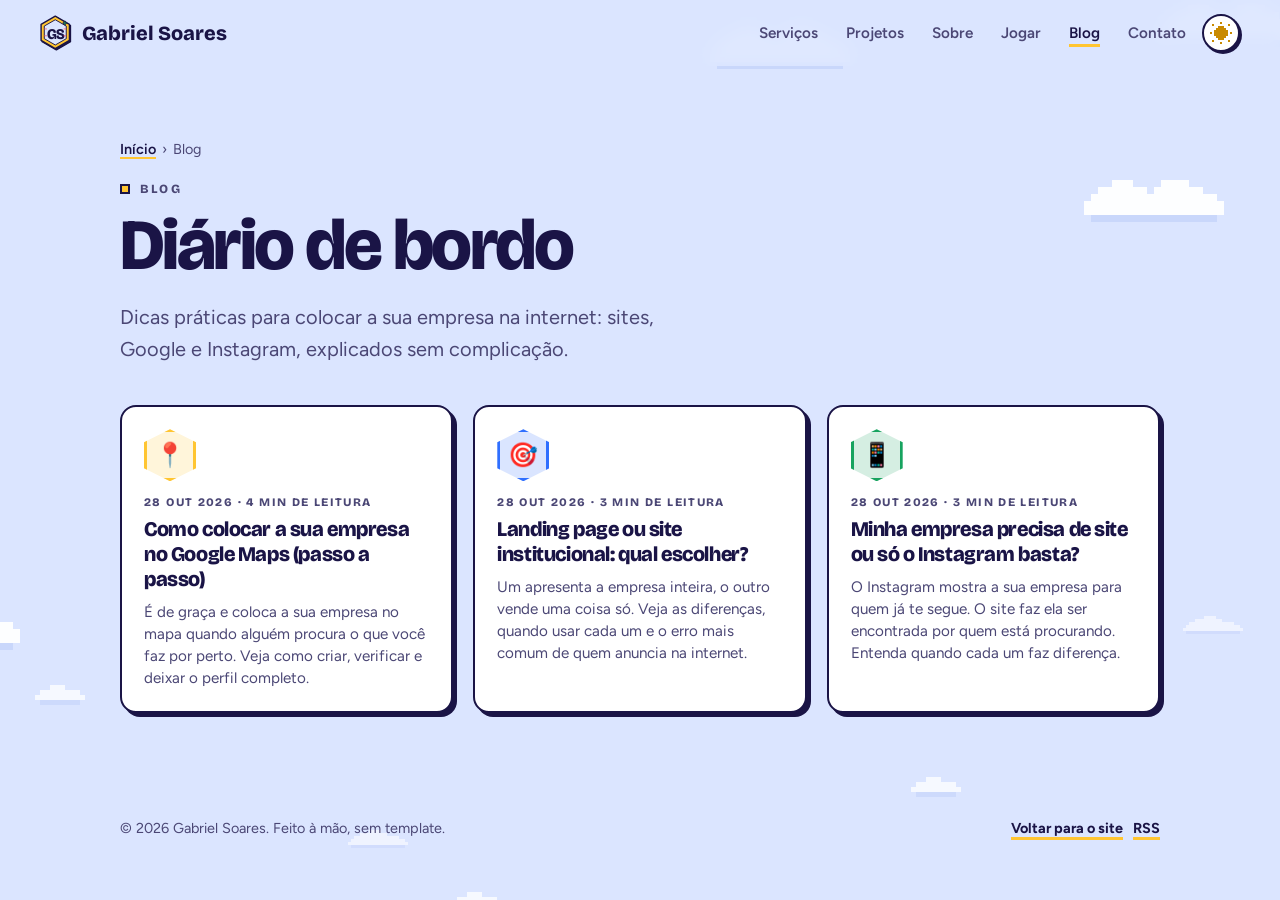
==== blog/index.html @ 73516b95 "Adiciona o blog Diário de bordo - gerar-blog.js transforma os posts em Markdown de posts/ em páginas" ====
<!doctype html>
<!-- Gerado pelo gerar-blog.js a partir da pasta posts/. Edite o post lá, não aqui. -->
<html lang="pt-BR">
<head>
  <meta charset="utf-8">
  <meta name="viewport" content="width=device-width, initial-scale=1">
  <title>Blog: dicas de sites e Google para empresas | Gabriel Soares</title>
  <meta name="description" content="Dicas práticas para colocar a sua empresa na internet: sites, Google e Instagram, explicados sem complicação. Por Gabriel Soares, desenvolvedor em Balneário Piçarras, SC.">
  <link rel="canonical" href="https://gabrielsoares.me/blog/">
  <meta name="robots" content="index, follow">
  <meta name="author" content="Gabriel Soares">
  <meta name="theme-color" content="#ffc531">
  <meta name="color-scheme" content="light dark">

  <meta property="og:type" content="website">
  <meta property="og:locale" content="pt_BR">
  <meta property="og:site_name" content="Gabriel Soares">
  <meta property="og:url" content="https://gabrielsoares.me/blog/">
  <meta property="og:title" content="Blog: dicas de sites e Google para empresas | Gabriel Soares">
  <meta property="og:description" content="Dicas práticas para colocar a sua empresa na internet: sites, Google e Instagram, explicados sem complicação. Por Gabriel Soares, desenvolvedor em Balneário Piçarras, SC.">
  <meta property="og:image" content="https://gabrielsoares.me/logo/gabriel-soares-lockup.png">
  <meta property="og:image:width" content="1200">
  <meta property="og:image:height" content="500">
  <meta property="og:image:alt" content="Logo Gabriel Soares">
  <meta name="twitter:card" content="summary_large_image">
  <link rel="alternate" type="application/rss+xml" title="Diário de bordo | Gabriel Soares" href="https://gabrielsoares.me/blog/feed.xml">

  <script type="application/ld+json">
{
  "@context": "https://schema.org",
  "@graph": [
    {
      "@type": "Blog",
      "@id": "https://gabrielsoares.me/blog/#blog",
      "name": "Diário de bordo",
      "url": "https://gabrielsoares.me/blog/",
      "description": "Dicas práticas para colocar a sua empresa na internet: sites, Google e Instagram, explicados sem complicação.",
      "inLanguage": "pt-BR",
      "author": {
        "@type": "Person",
        "@id": "https://gabrielsoares.me/#gabriel",
        "name": "Gabriel Soares",
        "url": "https://gabrielsoares.me/"
      },
      "blogPost": [
        {
          "@type": "BlogPosting",
          "headline": "Como colocar a sua empresa no Google Maps (passo a passo)",
          "url": "https://gabrielsoares.me/blog/como-colocar-empresa-no-google-maps/",
          "datePublished": "2026-10-28"
        },
        {
          "@type": "BlogPosting",
          "headline": "Landing page ou site institucional: qual escolher?",
          "url": "https://gabrielsoares.me/blog/landing-page-ou-site-institucional/",
          "datePublished": "2026-10-28"
        },
        {
          "@type": "BlogPosting",
          "headline": "Minha empresa precisa de site ou só o Instagram basta?",
          "url": "https://gabrielsoares.me/blog/site-ou-instagram/",
          "datePublished": "2026-10-28"
        }
      ]
    },
    {
      "@type": "BreadcrumbList",
      "itemListElement": [
        {
          "@type": "ListItem",
          "position": 1,
          "name": "Início",
          "item": "https://gabrielsoares.me/"
        },
        {
          "@type": "ListItem",
          "position": 2,
          "name": "Blog",
          "item": "https://gabrielsoares.me/blog/"
        }
      ]
    }
  ]
}
  </script>
  <link rel="icon" type="image/png" sizes="48x48" href="../logo/favicon.png">
  <link rel="apple-touch-icon" href="../logo/favicon.png">
  <link rel="preload" href="../fontes/bricolage-grotesque.woff2" as="font" type="font/woff2" crossorigin>
  <link rel="preload" href="../fontes/figtree.woff2" as="font" type="font/woff2" crossorigin>
  <link rel="stylesheet" href="../style.css?v=2026-10-28-volume">
  <script>try { var t = localStorage.getItem("gs-tema"); if (t) document.documentElement.dataset.tema = t; } catch (e) {}</script>
</head>
<body class="pagina-blog">
  <a class="pular" href="#conteudo">Pular para o conteúdo</a>
  <canvas class="fundo" id="fundo" aria-hidden="true"></canvas>

  <svg width="0" height="0" style="position:absolute" aria-hidden="true">
    <symbol id="selo-gs" viewBox="60 33 406 462">
      <path d="M256 47 438 152v208L256 465 74 360V152Z" fill="#1A1446" stroke="#1A1446" stroke-width="18" stroke-linejoin="round" transform="translate(14 16)"/>
      <path d="M256 47 438 152v208L256 465 74 360V152Z" fill="#FFC531" stroke="#1A1446" stroke-width="18" stroke-linejoin="round"/>
      <path d="M256 94 397 175v162l-141 81-141-81V175Z" fill="#DBE5FF" stroke="#1A1446" stroke-width="12" stroke-linejoin="round"/>
      <path d="M371 112h16v16h16v16h-16v16h-16v-16h-16v-16h16Z" fill="#17A35F" stroke="#1A1446" stroke-width="8" stroke-linejoin="round"/>
      <text x="256" y="335" text-anchor="middle" fill="#1A1446" font-family="Bricolage Grotesque, Arial, sans-serif" font-size="190" font-weight="800" letter-spacing="-18">GS</text>
      <path d="M122 212h22M368 212h22M122 300h22M368 300h22" stroke="#FF5A6E" stroke-width="10" stroke-linecap="round"/>
    </symbol>
  </svg>

  <header class="topo">
    <a class="marca" href="../">
      <svg class="selo" aria-hidden="true"><use href="#selo-gs" /></svg>
      <span>Gabriel<span class="marca-sobrenome"> Soares</span></span>
    </a>
    <nav aria-label="Site">
      <a href="../#servicos">Serviços</a>
      <a href="../#projetos">Projetos</a>
      <a href="../#sobre">Sobre</a>
      <a href="../#jogo" class="so-largo">Jogar</a>
      <a href="../blog/" aria-current="page">Blog</a>
      <a href="../#contato">Contato</a>
    </nav>
    <button type="button" class="som tema" id="tema" aria-pressed="false" aria-label="Modo noite" title="Trocar entre dia e noite"></button>
  </header>

  <main id="conteudo">
    <section class="secao blog-topo" aria-labelledby="t-blog">
      <nav class="migalhas" aria-label="Você está aqui"><a href="../">Início</a> <span aria-hidden="true">›</span> Blog</nav>
      <p class="olho">Blog</p>
      <h1 id="t-blog">Diário de bordo</h1>
      <p class="blog-intro">Dicas práticas para colocar a sua empresa na internet: sites, Google e Instagram, explicados sem complicação.</p>
    </section>

    <section class="secao blog-lista" aria-label="Posts">
      <ul class="posts">
      <li class="post-card">
        <span class="medalha" aria-hidden="true">📍</span>
        <div class="post-card-texto">
          <p class="post-card-meta"><time datetime="2026-10-28">28 out 2026</time> · 4 min de leitura</p>
          <h2><a href="como-colocar-empresa-no-google-maps/">Como colocar a sua empresa no Google Maps (passo a passo)</a></h2>
          <p>É de graça e coloca a sua empresa no mapa quando alguém procura o que você faz por perto. Veja como criar, verificar e deixar o perfil completo.</p>
        </div>
      </li>
      <li class="post-card">
        <span class="medalha" aria-hidden="true">🎯</span>
        <div class="post-card-texto">
          <p class="post-card-meta"><time datetime="2026-10-28">28 out 2026</time> · 3 min de leitura</p>
          <h2><a href="landing-page-ou-site-institucional/">Landing page ou site institucional: qual escolher?</a></h2>
          <p>Um apresenta a empresa inteira, o outro vende uma coisa só. Veja as diferenças, quando usar cada um e o erro mais comum de quem anuncia na internet.</p>
        </div>
      </li>
      <li class="post-card">
        <span class="medalha" aria-hidden="true">📱</span>
        <div class="post-card-texto">
          <p class="post-card-meta"><time datetime="2026-10-28">28 out 2026</time> · 3 min de leitura</p>
          <h2><a href="site-ou-instagram/">Minha empresa precisa de site ou só o Instagram basta?</a></h2>
          <p>O Instagram mostra a sua empresa para quem já te segue. O site faz ela ser encontrada por quem está procurando. Entenda quando cada um faz diferença.</p>
        </div>
      </li>
      </ul>
    </section>
  </main>

  <footer class="rodape">
    <p>© 2026 Gabriel Soares. Feito à mão, sem template.</p>
    <p><a class="botao-link" href="../">Voltar para o site</a> <a class="botao-link" href="../blog/feed.xml">RSS</a></p>
  </footer>

  <div class="toasts" id="toasts" aria-live="polite" popover="manual"></div>

  <script src="../ceu.js?v=2026-10-28-volume"></script>
  <script src="../blog.js?v=2026-10-28-volume"></script>
</body>
</html>
---- style.css ----
/* ---------- Fontes (hospedadas no próprio site) ---------- */
@font-face {
  font-family: "Bricolage Grotesque";
  src: url("fontes/bricolage-grotesque.woff2") format("woff2");
  font-weight: 500 800;
  font-style: normal;
  font-display: swap;
}
@font-face {
  font-family: "Figtree";
  src: url("fontes/figtree.woff2") format("woff2");
  font-weight: 400 700;
  font-style: normal;
  font-display: swap;
}
@font-face {
  font-family: "Figtree";
  src: url("fontes/figtree-italico.woff2") format("woff2");
  font-weight: 400;
  font-style: italic;
  font-display: swap;
}

/* ---------- Tokens ---------- */
:root {
  --ceu: #dbe5ff;
  --papel: #ffffff;
  --tinta: #1a1446;
  --tinta-suave: #4b4775;
  --contorno: #1a1446;
  --moeda: #ffc531;
  --grama: #17a35f;
  --cereja: #ff5a6e;

  --comum: #6f7fa8;
  --rara: #2f6fff;
  --epica: #8a46ff;
  --lendaria: #c98a00;

  --sombra: 4px 4px 0 var(--contorno);
  --sombra-grande: 8px 8px 0 var(--contorno);

  --fonte-titulo: "Bricolage Grotesque", system-ui, sans-serif;
  --fonte-texto: "Figtree", system-ui, sans-serif;
  --fonte-mono: ui-monospace, "Cascadia Mono", "SF Mono", Consolas, "Liberation Mono", monospace;

  /* Faixa que separa os mundos: uma nuvem grande, da cor das nuvens do céu */
  --faixa: #ffffff;
  /* Borda de cima da faixa: os mesmos "calombos" de pixel das nuvens (32 x 6 pixels) */
  --nuvem-borda: url("data:image/svg+xml,%3Csvg xmlns='http://www.w3.org/2000/svg' viewBox='0 0 32 6' shape-rendering='crispEdges'%3E%3Cpath d='M9 0h4v1H9zM6 1h9v1H6zM24 1h3v1h-3zM4 2h13v1H4zM22 2h7v1h-7zM2 3h17v1H2zM20 3h11v1H20zM0 4h32v2H0z'/%3E%3C/svg%3E");

  --largura: 1120px;
  --gutter: clamp(16px, 4vw, 40px);

  /* Cursores do sistema; a luva de pixel entra logo abaixo, só para mouse */
  --cursor: auto;
  --cursor-clique: pointer;
}

/* Luva de pixel: branca no normal, amarela sobre o que dá para clicar. 9 1 = ponta do dedo. */
@media (pointer: fine) {
  :root {
    --cursor: url("cursor/mao.png") 9 1, auto;
    --cursor-clique: url("cursor/mao-clique.png") 9 1, pointer;
  }
  @supports (cursor: image-set(url("cursor/mao.png") 1x) 0 0, auto) {
    :root {
      --cursor: image-set(url("cursor/mao.png") 1x, url("cursor/mao@2x.png") 2x) 9 1, auto;
      --cursor-clique: image-set(url("cursor/mao-clique.png") 1x, url("cursor/mao-clique@2x.png") 2x) 9 1, pointer;
    }
  }
}

/* Noite: segue o sistema, a menos que o visitante tenha escolhido no botão de sol/lua (data-tema).
   Os dois blocos têm as mesmas cores: mude nos dois. */
@media (prefers-color-scheme: dark) {
  :root:not([data-tema="claro"]) {
    --ceu: #120e2b;
    --papel: #1f1947;
    --tinta: #efedff;
    --tinta-suave: #b5b0de;
    --contorno: #6a5cf0;
    --comum: #9aa8cc;
    --rara: #6f9bff;
    --epica: #b48aff;
    --lendaria: #ffc531;
    --faixa: #2a2263;
  }
}
:root[data-tema="escuro"] {
  --ceu: #120e2b;
  --papel: #1f1947;
  --tinta: #efedff;
  --tinta-suave: #b5b0de;
  --contorno: #6a5cf0;
  --comum: #9aa8cc;
  --rara: #6f9bff;
  --epica: #b48aff;
  --lendaria: #ffc531;
  --faixa: #2a2263;
  color-scheme: dark;
}
:root[data-tema="claro"] { color-scheme: light; }

/* ---------- Base ---------- */
*,
*::before,
*::after { box-sizing: border-box; }

html { scroll-behavior: smooth; scroll-padding-top: 80px; }

body {
  margin: 0;
  background: var(--ceu);
  color: var(--tinta);
  font-family: var(--fonte-texto);
  font-size: 1.0625rem;
  line-height: 1.6;
  -webkit-font-smoothing: antialiased;
  cursor: var(--cursor);
}
a, button, summary, label { cursor: var(--cursor-clique); }

h1, h2, h3 {
  font-family: var(--fonte-titulo);
  line-height: 1.05;
  margin: 0;
  letter-spacing: -0.02em;
}

p { margin: 0; }
a { color: inherit; }

:focus-visible {
  outline: 3px solid var(--cereja);
  outline-offset: 3px;
  border-radius: 4px;
}

/* Céu de fundo (nuvens de pixel / estrelas), desenhado pelo script.js.
   100lvh: não muda de tamanho quando a barra do navegador do celular aparece e some. */
.fundo {
  position: fixed;
  top: 0;
  left: 0;
  z-index: -1;
  width: 100%;
  height: 100vh;
  height: 100lvh;
  pointer-events: none;
}

.pular {
  position: absolute;
  left: 16px;
  top: -100px;
  background: var(--moeda);
  color: #1a1446;
  padding: 8px 14px;
  z-index: 100;
  font-weight: 700;
}
.pular:focus { top: 12px; }

/* ---------- Topo ---------- */
.topo {
  position: sticky;
  top: 0;
  z-index: 20;
  display: flex;
  align-items: center;
  gap: 16px;
  padding: 14px var(--gutter);
  background: color-mix(in srgb, var(--ceu) 88%, transparent);
  backdrop-filter: blur(8px);
  transition: box-shadow 0.2s;
}
.topo.rolado { box-shadow: 0 2px 0 var(--contorno); }

.marca {
  display: inline-flex;
  align-items: center;
  gap: 10px;
  font-family: var(--fonte-titulo);
  font-weight: 800;
  font-size: 1.25rem;
  text-decoration: none;
}

.topo nav { display: flex; gap: clamp(10px, 2.5vw, 28px); margin-left: auto; }

/* Botão de som: alto-falante de pixel, com ondas (ligado) ou X (desligado) */
.som {
  flex: none;
  display: grid;
  place-items: center;
  width: 38px;
  height: 38px;
  padding: 0;
  border: 2px solid var(--contorno);
  border-radius: 50%;
  background: var(--papel);
  color: var(--tinta);
  box-shadow: 2px 2px 0 var(--contorno);
  transition: transform 0.08s, box-shadow 0.08s;
}
.som:hover { transform: translate(-1px, -1px); box-shadow: 3px 3px 0 var(--contorno); }
.som:active { transform: translate(2px, 2px); box-shadow: 0 0 0 var(--contorno); }
.som svg { width: 20px; height: 20px; fill: currentColor; }
.som[aria-pressed="true"] { background: var(--moeda); color: #1a1446; }
.som[aria-pressed="true"] .som-desligado,
.som[aria-pressed="false"] .som-ligado { display: none; }

/* Dia/noite: sol dourado de dia, lua amarela à noite */
.tema,
.tema[aria-pressed="true"] { background: var(--papel); color: var(--lendaria); }
.tema svg { width: 22px; height: 22px; }

/* HUD: troféu com quantas conquistas secretas o visitante já achou. Abre o painel. */
.hud {
  flex: none;
  display: inline-flex;
  align-items: center;
  gap: 7px;
  height: 38px;
  padding: 0 13px 0 10px;
  border: 2px solid var(--contorno);
  border-radius: 999px;
  background: var(--papel);
  color: var(--tinta);
  font: 800 0.92rem/1 var(--fonte-titulo);
  font-variant-numeric: tabular-nums;
  box-shadow: 2px 2px 0 var(--contorno);
  transition: transform 0.08s, box-shadow 0.08s;
}
.hud:hover { transform: translate(-1px, -1px); box-shadow: 3px 3px 0 var(--contorno); }
.hud:active { transform: translate(2px, 2px); box-shadow: 0 0 0 var(--contorno); }
.hud-icone { display: grid; width: 17px; color: var(--lendaria); }
.hud-icone svg { width: 100%; height: auto; fill: currentColor; }
.hud.ganhou { animation: hud-ganhou 0.6s steps(4); }
@keyframes hud-ganhou {
  30% { transform: scale(1.25) rotate(-6deg); background: var(--moeda); color: #1a1446; }
  60% { transform: scale(0.95) rotate(4deg); }
}
.topo nav a {
  text-decoration: none;
  font-weight: 600;
  font-size: 0.95rem;
  color: var(--tinta-suave);
}
.topo nav a:hover { color: var(--tinta); text-decoration: underline; text-underline-offset: 4px; }
/* Seção que está na tela agora */
.topo nav a[aria-current] {
  color: var(--tinta);
  text-decoration: underline;
  text-decoration-color: var(--moeda);
  text-decoration-thickness: 3px;
  text-underline-offset: 6px;
}

/* ---------- Hero ---------- */
.hero {
  max-width: var(--largura);
  margin: 0 auto;
  padding: clamp(40px, 8vw, 96px) var(--gutter) clamp(48px, 8vw, 88px);
  display: grid;
  grid-template-columns: 1.25fr 1fr;
  gap: clamp(32px, 6vw, 72px);
  align-items: center;
}

/* Selo "agenda aberta" com luz verde piscando devagar */
.status {
  display: inline-flex;
  align-items: center;
  gap: 10px;
  margin-bottom: 22px;
  padding: 7px 15px 7px 12px;
  background: var(--papel);
  border: 2px solid var(--contorno);
  border-radius: 999px;
  box-shadow: 2px 2px 0 var(--contorno);
  font-size: 0.9rem;
  font-weight: 700;
}
.status:empty { display: none; }
.status::before {
  content: "";
  flex: none;
  width: 10px;
  height: 10px;
  background: var(--grama);
  box-shadow: 0 0 0 3px color-mix(in srgb, var(--grama) 30%, transparent);
  animation: luz 1.8s steps(2) infinite;
}
@keyframes luz { 50% { box-shadow: 0 0 0 6px color-mix(in srgb, var(--grama) 15%, transparent); } }

.hero h1 {
  font-size: clamp(2.75rem, 7.5vw, 5.5rem);
  font-weight: 800;
  font-variation-settings: "opsz" 96;
  letter-spacing: -0.035em;
  text-wrap: balance;
}

.hero-resumo {
  margin-top: 24px;
  max-width: 34ch;
  font-size: clamp(1.125rem, 1.6vw, 1.3rem);
  color: var(--tinta-suave);
}

.acoes { display: flex; flex-wrap: wrap; gap: 12px; margin-top: 32px; }

.botao {
  display: inline-flex;
  align-items: center;
  gap: 8px;
  padding: 12px 22px;
  border: 2px solid var(--contorno);
  border-radius: 999px;
  background: var(--papel);
  color: var(--tinta);
  font: 700 1rem/1 var(--fonte-texto);
  text-decoration: none;
  cursor: var(--cursor-clique);
  box-shadow: var(--sombra);
  transition: transform 0.12s, box-shadow 0.12s;
}
.botao:hover { transform: translate(-2px, -2px); box-shadow: 6px 6px 0 var(--contorno); }
.botao:active { transform: translate(3px, 3px); box-shadow: 1px 1px 0 var(--contorno); }
.botao.primario { background: var(--moeda); color: #1a1446; }
/* Discreto: ações secundárias e botões dentro de cards. A sombra só aparece no hover,
   para a página não ter dezenas de botões "gritando" ao mesmo tempo. */
.botao.leve { border-color: color-mix(in srgb, var(--contorno) 35%, transparent); box-shadow: none; }
.botao.leve:hover { border-color: var(--contorno); box-shadow: 3px 3px 0 var(--contorno); transform: translate(-1px, -1px); }
.botao.leve:active { box-shadow: none; transform: translate(1px, 1px); }

/* Retrato + ficha */
.hero-lado { display: grid; }

.retrato {
  justify-self: end;
  width: min(290px, 78%);
  aspect-ratio: 4 / 5;
  margin: 0;
  padding: 10px;
  background: var(--papel);
  border: 2px solid var(--contorno);
  border-radius: 18px;
  box-shadow: var(--sombra-grande);
  transform: rotate(-3deg);
}
.retrato img {
  display: block;
  width: 100%;
  height: 100%;
  object-fit: cover;
  border-radius: 10px;
}
.retrato-vazio {
  height: 100%;
  display: grid;
  place-content: center;
  gap: 6px;
  padding: 16px;
  text-align: center;
  border: 2px dashed color-mix(in srgb, var(--tinta) 35%, transparent);
  border-radius: 10px;
  background: var(--ceu);
}
.retrato-vazio strong { font: 800 1.3rem/1.2 var(--fonte-titulo); }
.retrato-vazio span { font-size: 0.85rem; color: var(--tinta-suave); }
.retrato-vazio code { font-size: 0.85em; }

/* Ficha de jogador */
.ficha {
  position: relative;
  z-index: 1;
  margin-top: -96px;
  width: 92%;
  background: var(--papel);
  border: 2px solid var(--contorno);
  border-radius: 22px;
  box-shadow: var(--sombra-grande);
  padding: 26px;
  transform: rotate(1.5deg);
}

.ficha-topo { display: flex; align-items: center; gap: 16px; }

.selo { display: block; aspect-ratio: 406 / 462; }
.marca .selo { height: 36px; }

.avatar { flex: none; width: 68px; }
.avatar .selo { width: 100%; }

.ficha-nome { font: 800 1.35rem/1.2 var(--fonte-titulo); }
.ficha-classe { color: var(--tinta-suave); font-size: 0.95rem; }

.nivel { margin-top: 22px; }
.nivel-linha { display: flex; justify-content: space-between; align-items: baseline; gap: 12px; }
.nivel-num { font: 800 2.25rem/1 var(--fonte-titulo); }
.nivel-dica { font-size: 0.85rem; color: var(--tinta-suave); text-align: right; }

.xp {
  margin-top: 10px;
  height: 18px;
  border: 2px solid var(--contorno);
  border-radius: 999px;
  background: var(--ceu);
  overflow: hidden;
}
.xp-barra {
  height: 100%;
  width: 0;
  background: var(--grama);
  border-right: 2px solid var(--contorno);
  transition: width 1.4s cubic-bezier(0.2, 0.8, 0.2, 1) 0.3s;
}

.stats {
  margin: 22px 0 0;
  display: grid;
  grid-template-columns: repeat(3, 1fr);
  gap: 8px;
  border-top: 2px dashed color-mix(in srgb, var(--tinta) 25%, transparent);
  padding-top: 18px;
}
.stats dt { font-size: 0.8rem; color: var(--tinta-suave); }
.stats dd { margin: 2px 0 0; font: 700 1.1rem/1.25 var(--fonte-titulo); overflow-wrap: anywhere; }

/* "Role para começar": seta de pixel quicando no pé do hero */
.comecar {
  grid-column: 1 / -1;
  justify-self: center;
  display: grid;
  justify-items: center;
  gap: 8px;
  margin-top: clamp(4px, 2vw, 16px);
  color: var(--tinta-suave);
  font: 800 0.75rem/1 var(--fonte-titulo);
  letter-spacing: 0.18em;
  text-transform: uppercase;
  text-decoration: none;
}
.comecar:hover { color: var(--tinta); }
.comecar svg { width: 21px; fill: var(--moeda); filter: drop-shadow(2px 2px 0 var(--contorno)); animation: quica 1s steps(2) infinite; }
@keyframes quica { 50% { transform: translateY(5px); } }

/* ---------- Seções ---------- */
.secao {
  max-width: var(--largura);
  margin: 0 auto;
  padding: clamp(40px, 6vw, 72px) var(--gutter);
}

/* Faixa de nuvem: junta as seções de um mesmo mundo e separa um mundo do outro.
   Esconde o céu animado atrás dela, então o texto fica num fundo calmo. */
.faixa {
  position: relative;
  margin-block: 24px; /* espaço para as bordas de nuvem, que ficam para fora */
  background: var(--faixa);
}
.faixa::before,
.faixa::after {
  content: "";
  position: absolute;
  left: 0;
  right: 0;
  height: 24px;
  background: var(--faixa);
  -webkit-mask: var(--nuvem-borda) 0 100% / 128px 24px repeat-x;
  mask: var(--nuvem-borda) 0 100% / 128px 24px repeat-x;
  pointer-events: none;
}
.faixa::before { bottom: calc(100% - 1px); }
/* Embaixo, a mesma borda de cabeça para baixo e deslocada, para não parecer carimbo */
.faixa::after {
  top: calc(100% - 1px);
  transform: scaleY(-1);
  -webkit-mask-position: 64px 100%;
  mask-position: 64px 100%;
}
/* Dentro do mesmo mundo, as seções ficam mais perto umas das outras */
.faixa > .secao + .secao { padding-top: clamp(8px, 2vw, 24px); }

.secao h2,
.contato h2 {
  font-size: clamp(2rem, 4.5vw, 3rem);
  font-weight: 800;
  font-variation-settings: "opsz" 72;
}

.secao-cabeca {
  display: flex;
  flex-wrap: wrap;
  align-items: flex-end;
  justify-content: space-between;
  gap: 8px 24px;
  margin-bottom: 32px;
}
.secao-cabeca > p { color: var(--tinta-suave); max-width: 46ch; }

/* Rótulo de fase acima dos títulos ("Mundo 1-2"), com um bloquinho de moeda */
.olho {
  display: flex;
  align-items: center;
  gap: 10px;
  margin-bottom: 12px;
  color: var(--tinta-suave);
  font: 800 0.78rem/1 var(--fonte-titulo);
  letter-spacing: 0.18em;
  text-transform: uppercase;
}
.olho::before {
  content: "";
  flex: none;
  width: 10px;
  height: 10px;
  background: var(--moeda);
  border: 2px solid var(--contorno);
}

.tem-moeda { position: relative; }

/* ---------- Sobre mim (abas) ---------- */
/* Menu de abas no estilo do botão de troféu: a aba aberta fica amarela */
.abas {
  display: flex;
  gap: 4px;
  max-width: 100%;
  padding: 4px;
  background: var(--papel);
  border: 2px solid var(--contorno);
  border-radius: 999px;
  box-shadow: 2px 2px 0 var(--contorno);
}
.aba {
  flex: 1 1 auto;
  padding: 9px 16px;
  border: 0;
  border-radius: 999px;
  background: none;
  color: var(--tinta-suave);
  font: 700 0.95rem/1 var(--fonte-texto);
  white-space: nowrap;
}
.aba:hover { color: var(--tinta); }
.aba[aria-selected="true"] { background: var(--moeda); color: #1a1446; }

.painel:focus-visible { outline-offset: 8px; }
.painel-intro { margin-bottom: 24px; color: var(--tinta-suave); }
.sobre-texto { display: grid; gap: 16px; max-width: 62ch; font-size: 1.125rem; }

/* ---------- Serviços ---------- */
.servicos {
  list-style: none;
  margin: 0;
  padding: 0;
  display: grid;
  grid-template-columns: repeat(4, 1fr); /* 4 lado a lado, 2 + 2 no tablet, 1 por linha no celular: nunca sobra um sozinho */
  gap: 20px;
}

.servico {
  --cor: var(--moeda);
  display: flex;
  flex-direction: column;
  gap: 10px;
  padding: 22px;
  background: var(--papel);
  border: 2px solid var(--contorno);
  border-radius: 16px;
  box-shadow: var(--sombra);
}
.servico:nth-child(4n + 2) { --cor: var(--rara); }
.servico:nth-child(4n + 3) { --cor: var(--grama); }
.servico:nth-child(4n + 4) { --cor: var(--cereja); }
.servico .medalha { margin-bottom: 4px; }
.servico h3 { font-size: 1.3rem; font-weight: 800; line-height: 1.2; }
.servico > p { color: var(--tinta-suave); font-size: 0.95rem; line-height: 1.45; }

.servico-inclui {
  list-style: none;
  margin: 4px 0 0;
  padding: 12px 0 0;
  display: grid;
  gap: 6px;
  font-size: 0.92rem;
  border-top: 2px dashed color-mix(in srgb, var(--tinta) 25%, transparent);
}
.servico-inclui li { display: flex; gap: 8px; }
.servico-inclui li::before { content: "✓"; color: var(--grama); font-weight: 800; }

.servico-rodape { margin-top: auto; padding-top: 10px; display: grid; gap: 12px; }
.servico-preco { font: 800 1.1rem/1.2 var(--fonte-titulo); }
.servico-rodape .botao { justify-content: center; }

/* ---------- Como funciona ---------- */
.etapas {
  list-style: none;
  margin: 0;
  padding: 0;
  display: grid;
  grid-template-columns: repeat(4, 1fr);
  gap: 24px;
}

/* Sem caixa: as etapas formam uma trilha, ligadas por uma linha tracejada */
.etapa {
  --cor: var(--moeda);
  display: flex;
  flex-direction: column;
  gap: 8px;
}
.etapa:nth-child(4n + 2) { --cor: var(--rara); }
.etapa:nth-child(4n + 3) { --cor: var(--grama); }
.etapa:nth-child(4n + 4) { --cor: var(--cereja); }
.etapa-topo { display: flex; align-items: center; gap: 12px; margin-bottom: 6px; }
.etapa .medalha { width: 52px; height: 52px; font-size: 1.5rem; }
.etapa-num { color: var(--tinta-suave); font: 800 0.75rem/1 var(--fonte-titulo); letter-spacing: 0.16em; text-transform: uppercase; }
.etapa h3 { font-size: 1.3rem; font-weight: 800; }
.etapa p { max-width: 30ch; color: var(--tinta-suave); font-size: 0.95rem; line-height: 1.5; }

/* A linha sai do rótulo "Etapa N" e atravessa o vão até a próxima etapa */
.etapa:not(:last-child) .etapa-topo::after {
  content: "";
  flex: 1;
  margin-right: -24px;
  border-top: 3px dashed color-mix(in srgb, var(--contorno) 45%, transparent);
}

/* ---------- Conquistas ---------- */
.conquistas {
  list-style: none;
  margin: 0;
  padding: 0;
  display: grid;
  grid-template-columns: repeat(auto-fill, minmax(min(100%, 320px), 1fr));
  gap: 18px;
}

.conquista {
  --cor: var(--comum);
  display: grid;
  grid-template-columns: auto 1fr;
  gap: 16px;
  align-items: start;
  padding: 18px;
  background: var(--papel);
  border: 2px solid var(--contorno);
  border-radius: 14px;
  box-shadow: var(--sombra);
}
.conquista[data-raridade="rara"] { --cor: var(--rara); }
.conquista[data-raridade="épica"] { --cor: var(--epica); }
.conquista[data-raridade="lendária"] { --cor: var(--lendaria); }

.medalha {
  width: 60px;
  height: 60px;
  display: grid;
  place-items: center;
  font-size: 1.75rem;
  background: color-mix(in srgb, var(--cor) 18%, var(--papel));
  border: 3px solid var(--cor);
  clip-path: polygon(50% 0, 100% 25%, 100% 75%, 50% 100%, 0 75%, 0 25%);
}

.conquista h3 { font-size: 1.15rem; font-weight: 700; line-height: 1.2; }
.conquista p { margin-top: 4px; font-size: 0.95rem; color: var(--tinta-suave); line-height: 1.45; }

.conquista-meta {
  display: flex;
  flex-wrap: wrap;
  gap: 6px 12px;
  margin-top: 10px;
  font-size: 0.82rem;
}
.raridade { color: var(--cor); font-weight: 700; }
.raridade::before { content: "◆ "; }
.conquista-data { color: var(--tinta-suave); }

/* Brilho da lendária: anima só transform, que roda na placa de vídeo sem repintar o card */
.conquista[data-raridade="lendária"] { position: relative; overflow: hidden; }
.conquista[data-raridade="lendária"]::after {
  content: "";
  position: absolute;
  inset: 0;
  pointer-events: none;
  background: linear-gradient(115deg, transparent 35%, color-mix(in srgb, var(--moeda) 35%, transparent) 50%, transparent 65%);
  transform: translateX(-100%);
  animation: brilho 5s ease-in-out infinite;
}
@keyframes brilho {
  0%, 60% { transform: translateX(-100%); }
  100% { transform: translateX(100%); }
}

.conquista.bloqueada {
  border-style: dashed;
  box-shadow: none;
  background: transparent;
}
.conquista.bloqueada .medalha { filter: grayscale(1); opacity: 0.5; }
.em-andamento { color: var(--tinta-suave); font-weight: 700; }
.em-andamento::before { content: "◇ "; }

/* ---------- Projetos ---------- */
.projetos {
  display: grid;
  grid-template-columns: repeat(2, 1fr);
  gap: 20px;
}

.projeto {
  display: flex;
  flex-direction: column;
  gap: 12px;
  padding: 24px;
  background: var(--papel);
  border: 2px solid var(--contorno);
  border-radius: 16px;
  box-shadow: var(--sombra);
}
.projeto h3 { font-size: 1.5rem; font-weight: 800; }
.projeto p { color: var(--tinta-suave); max-width: 60ch; }

.projeto.destaque {
  grid-column: 1 / -1;
  background: var(--tinta);
  color: var(--ceu);
  box-shadow: 8px 8px 0 var(--moeda);
  padding: clamp(24px, 4vw, 40px);
}
.projeto.destaque h3 { font-size: clamp(1.75rem, 3.5vw, 2.5rem); }
.projeto.destaque p { color: color-mix(in srgb, var(--ceu) 80%, transparent); font-size: 1.1rem; }
.projeto.destaque .tag { border-color: currentColor; }
.selo-destaque {
  align-self: flex-start;
  background: var(--moeda);
  color: #1a1446;
  font-weight: 700;
  font-size: 0.8rem;
  padding: 4px 10px;
  border-radius: 6px;
}

.tags { display: flex; flex-wrap: wrap; gap: 8px; list-style: none; padding: 0; margin: 0; }
.tag {
  font-size: 0.85rem;
  font-weight: 600;
  padding: 3px 12px;
  border: 1.5px solid color-mix(in srgb, var(--tinta) 35%, transparent);
  border-radius: 999px;
}

.projeto-tipo { margin-top: 4px; font-size: 0.95rem; font-weight: 600; opacity: 0.75; }
.projeto.destaque .projeto-tipo { color: var(--moeda); opacity: 1; }

.projeto-capa {
  width: 100%;
  aspect-ratio: 16 / 9;
  object-fit: cover;
  object-position: top;
  border: 2px solid var(--contorno);
  border-radius: 10px;
}

.projeto-acoes { margin-top: auto; padding-top: 8px; }
.projeto.destaque .botao { box-shadow: 4px 4px 0 var(--ceu); }

/* ---------- Janela do projeto ---------- */
.modal {
  width: min(760px, calc(100vw - 32px));
  max-height: calc(100dvh - 32px);
  padding: 0;
  border: 2px solid var(--contorno);
  border-radius: 20px;
  background: var(--papel);
  color: var(--tinta);
  box-shadow: var(--sombra-grande);
  overflow: auto;
}
.modal::backdrop { background: color-mix(in srgb, #1a1446 55%, transparent); backdrop-filter: blur(3px); }
.modal[open] { animation: modal-abre 0.25s cubic-bezier(0.2, 1.2, 0.4, 1); }
@keyframes modal-abre { from { transform: translateY(16px) scale(0.97); opacity: 0; } }

.modal-corpo { position: relative; padding: 66px clamp(20px, 4vw, 32px) clamp(20px, 4vw, 32px); }
.modal h3 { font-size: clamp(1.75rem, 4vw, 2.25rem); font-weight: 800; }

.modal-fechar {
  position: absolute;
  top: 14px;
  right: 14px;
  z-index: 1;
  width: 40px;
  height: 40px;
  border: 2px solid var(--contorno);
  border-radius: 50%;
  background: var(--moeda);
  color: #1a1446;
  font-size: 1rem;
  font-weight: 800;
  cursor: var(--cursor-clique);
  box-shadow: 2px 2px 0 var(--contorno);
}

.modal-galeria {
  display: flex;
  gap: 12px;
  overflow-x: auto;
  scroll-snap-type: x mandatory;
  margin: 0 0 24px;
  padding: 0 0 8px;
}
.modal-galeria:empty { display: none; }
.modal-galeria img {
  flex: 0 0 auto;
  width: auto;
  max-width: 90%;
  height: clamp(200px, 40vh, 340px);
  object-fit: cover;
  border: 2px solid var(--contorno);
  border-radius: 12px;
  scroll-snap-align: start;
}

.modal-texto { display: grid; gap: 12px; margin: 16px 0 20px; max-width: 62ch; }
.modal-links { margin-top: 24px; }
.modal-links:empty { display: none; }

/* ---------- Jornada ---------- */
.fases {
  list-style: none;
  margin: 0;
  padding: 0;
  display: grid;
  gap: 0;
}

.fase {
  display: grid;
  grid-template-columns: 96px 1fr;
  gap: 24px;
  position: relative;
  padding-bottom: 36px;
}
.fase:last-child { padding-bottom: 0; }
.fase:not(:last-child)::after {
  content: "";
  position: absolute;
  left: 47px;
  top: 64px;
  bottom: 8px;
  border-left: 3px dotted var(--tinta-suave);
}

.fase-num {
  width: 96px;
  height: 56px;
  display: grid;
  place-items: center;
  background: var(--papel);
  border: 2px solid var(--contorno);
  border-radius: 12px;
  box-shadow: var(--sombra);
  font: 800 1rem/1 var(--fonte-titulo);
}
.fase.atual .fase-num { background: var(--grama); color: #fff; }

.fase h3 { font-size: 1.35rem; font-weight: 700; }
.fase-onde { color: var(--tinta-suave); font-weight: 600; margin-top: 2px; }
.fase-desc { margin-top: 8px; max-width: 60ch; }

/* ---------- Inventário ---------- */
.inventario {
  display: grid;
  grid-template-columns: repeat(auto-fit, minmax(min(100%, 230px), 1fr));
  gap: 28px 32px;
}
.inventario h3 { font-size: 1.1rem; font-weight: 700; margin-bottom: 12px; }
.inventario .tag { background: var(--papel); border: 2px solid var(--contorno); }

/* ---------- Fase bônus (jogo) ---------- */
/* O jogo é sempre noturno, então o painel e o placar usam a paleta escura nos dois temas. */
.jogo {
  position: relative;
  height: clamp(380px, 56vh, 500px);
  overflow: hidden;
  background: #120e2b;
  border: 2px solid var(--contorno);
  border-radius: 18px;
  box-shadow: var(--sombra-grande);
}
.jogo-tela { display: block; width: 100%; height: 100%; }
.jogo.jogando .jogo-tela { touch-action: none; cursor: crosshair; }

.jogo-hud,
.jogo-painel {
  --papel: #1f1947;
  --tinta: #efedff;
  --tinta-suave: #b5b0de;
  --contorno: #6a5cf0;
  color: var(--tinta);
}
.jogo-hud {
  position: absolute;
  top: 12px;
  left: 16px;
  right: 16px;
  display: flex;
  justify-content: space-between;
  align-items: center;
  gap: 12px;
  pointer-events: none;
  font: 800 0.95rem/1 var(--fonte-titulo);
  font-variant-numeric: tabular-nums;
}
.jogo-hud strong { color: var(--moeda); }
.jogo-combo { margin-left: 4px; color: #b48aff; font-style: normal; }
.jogo-vidas { display: flex; gap: 6px; }
.jogo-vidas span { display: grid; width: 18px; }
.jogo-vidas svg { width: 100%; height: auto; fill: var(--cereja); }
.jogo-vidas .perdida svg { fill: #4b4775; }

.jogo-painel {
  position: absolute;
  inset: 0;
  display: grid;
  place-content: center;
  justify-items: center;
  gap: 14px;
  padding: 24px;
  text-align: center;
  background: color-mix(in srgb, #120e2b 72%, transparent);
}
.jogo-painel[hidden] { display: none; }
.jogo-painel h3 {
  color: var(--moeda);
  font-size: clamp(2rem, 5vw, 3rem);
  font-weight: 800;
  text-shadow: 3px 3px 0 #6a5cf0;
}
.jogo-painel p { max-width: 40ch; color: var(--tinta-suave); }
.jogo-painel .acoes { justify-content: center; margin-top: 6px; }
.jogo-recorde strong { color: var(--tinta); }
.jogo-placar { color: var(--tinta) !important; font: 800 clamp(1.6rem, 4vw, 2.2rem)/1 var(--fonte-titulo); }

/* ---------- Perguntas frequentes (caixas de diálogo de RPG) ---------- */
.perguntas { display: grid; gap: 14px; max-width: 860px; }

.pergunta {
  background: var(--papel);
  border: 2px solid var(--contorno);
  border-radius: 14px;
  box-shadow: var(--sombra);
}
.pergunta summary {
  display: flex;
  align-items: center;
  gap: 14px;
  padding: 16px 20px;
  font: 700 1.1rem/1.3 var(--fonte-titulo);
  list-style: none;
}
.pergunta summary::-webkit-details-marker { display: none; }
.pergunta summary::before {
  content: "?";
  flex: none;
  display: grid;
  place-items: center;
  width: 32px;
  height: 32px;
  background: var(--moeda);
  color: #1a1446;
  border: 2px solid var(--contorno);
  font: 800 1rem/1 var(--fonte-titulo);
}
.pergunta summary::after {
  content: "+";
  flex: none;
  margin-left: auto;
  font: 800 1.5rem/1 var(--fonte-titulo);
  transition: transform 0.2s;
}
.pergunta[open] summary::after { transform: rotate(45deg); }
.pergunta-resposta { padding: 0 20px 18px 66px; color: var(--tinta-suave); max-width: 72ch; }
/* Setinha piscando no fim da fala, como nos diálogos de RPG */
.pergunta-resposta p::after {
  content: "";
  display: inline-block;
  width: 9px;
  height: 6px;
  margin-left: 8px;
  background: var(--moeda);
  clip-path: polygon(0 0, 100% 0, 50% 100%);
  animation: quica 1s steps(2) infinite;
}

/* ---------- Contato ---------- */
.contato {
  max-width: var(--largura);
  margin: clamp(32px, 6vw, 64px) auto 0;
  padding: clamp(56px, 8vw, 96px) var(--gutter);
  text-align: center;
}
.contato > p:not(.olho) { margin-top: 12px; color: var(--tinta-suave); font-size: 1.15rem; }
.contato .olho { justify-content: center; }

.botao.grande { padding: 18px 30px; font-size: 1.2rem; box-shadow: var(--sombra-grande); }
.botao.grande:hover { box-shadow: 10px 10px 0 var(--contorno); }
.botao svg { flex: none; width: 18px; height: auto; fill: currentColor; }
.botao.grande svg { width: 22px; }

.contato > .contato-ou { margin-top: 48px; font-size: 1rem; }
.contato-email {
  display: flex;
  flex-wrap: wrap;
  justify-content: center;
  align-items: center;
  gap: 16px 24px;
  margin-top: 14px;
}
.contato-email-acoes { display: flex; flex-wrap: wrap; justify-content: center; gap: 12px; }

/* "Monte sua missão": uma pergunta por vez, opções como botões grandes */
.missao {
  max-width: 780px;
  margin: 36px auto 0;
  padding: clamp(20px, 4vw, 32px);
  text-align: left;
  background: var(--papel);
  border: 2px solid var(--contorno);
  border-radius: 20px;
  box-shadow: var(--sombra-grande);
}
.missao-topo { display: flex; justify-content: space-between; align-items: center; gap: 12px; margin-bottom: 18px; }
.missao-topo .olho { margin: 0; }
.missao-passos { display: flex; gap: 6px; }
.missao-passos span { width: 22px; height: 10px; border: 2px solid var(--contorno); }
.missao-passos .feito { background: var(--moeda); }
.missao-passo { animation: surgir 0.35s cubic-bezier(0.2, 1.2, 0.4, 1); }
.missao-contagem { color: var(--tinta-suave); font-size: 0.9rem; font-weight: 600; }
.missao h3 { margin-top: 4px; font-size: clamp(1.45rem, 3.4vw, 2rem); font-weight: 800; }
.missao h3:focus { outline: none; }

.missao-opcoes {
  display: grid;
  grid-template-columns: repeat(auto-fill, minmax(min(100%, 210px), 1fr));
  gap: 12px;
  margin-top: 20px;
}
.missao-opcao {
  display: flex;
  align-items: center;
  gap: 12px;
  padding: 14px 16px;
  text-align: left;
  border: 2px solid var(--contorno);
  border-radius: 14px;
  background: var(--ceu);
  color: var(--tinta);
  font: 700 1rem/1.25 var(--fonte-texto);
  box-shadow: 3px 3px 0 var(--contorno);
  transition: transform 0.12s, box-shadow 0.12s, background-color 0.12s;
}
.missao-opcao:hover { transform: translate(-2px, -2px); box-shadow: 5px 5px 0 var(--contorno); background: color-mix(in srgb, var(--moeda) 30%, var(--papel)); }
.missao-opcao:active { transform: translate(2px, 2px); box-shadow: 1px 1px 0 var(--contorno); }
.missao-opcao[aria-pressed="true"] { background: var(--moeda); color: #1a1446; }
.missao-opcao-icone { flex: none; font-size: 1.4rem; line-height: 1; }

.missao-rodape { display: flex; flex-wrap: wrap; align-items: baseline; gap: 4px 0; margin-top: 22px; color: var(--tinta-suave); font-size: 0.95rem; }
.missao-rodape:empty { display: none; }

.missao-resumo { list-style: none; margin: 18px 0 0; padding: 0; display: grid; gap: 8px; }
.missao-resumo li {
  display: flex;
  flex-wrap: wrap;
  justify-content: space-between;
  gap: 4px 16px;
  padding: 10px 14px;
  border: 2px dashed color-mix(in srgb, var(--tinta) 25%, transparent);
  border-radius: 12px;
}
.missao-resumo span { color: var(--tinta-suave); }
.missao-campo { display: grid; gap: 6px; margin-top: 18px; font-weight: 700; }
.missao-campo small { color: var(--tinta-suave); font-weight: 500; }
.missao-campo input {
  width: 100%;
  padding: 12px 14px;
  border: 2px solid var(--contorno);
  border-radius: 12px;
  background: var(--ceu);
  color: var(--tinta);
  font: 500 1rem/1.3 var(--fonte-texto);
}
.missao .acoes { margin-top: 20px; }
.email-grande {
  font: 800 clamp(1.4rem, 4.5vw, 2.75rem)/1.1 var(--fonte-titulo);
  text-decoration: underline;
  text-decoration-color: var(--moeda);
  text-decoration-thickness: 0.18em;
  text-underline-offset: 0.12em;
  overflow-wrap: anywhere;
}
.email-grande:hover { text-decoration-color: var(--cereja); }

.redes {
  list-style: none;
  padding: 0;
  margin: 32px 0 0;
  display: flex;
  flex-wrap: wrap;
  justify-content: center;
  gap: 12px;
}

/* ---------- Rodapé ---------- */
.rodape {
  max-width: var(--largura);
  margin: 0 auto;
  padding: 32px var(--gutter) 48px;
  display: flex;
  flex-wrap: wrap;
  justify-content: space-between;
  gap: 8px 24px;
  font-size: 0.9rem;
  color: var(--tinta-suave);
}
.rodape-dica { font-style: italic; }
.rodape-dica strong { font-style: normal; color: var(--tinta); }

.botao-link {
  margin-left: 6px;
  padding: 0;
  border: 0;
  background: none;
  color: var(--tinta);
  font: inherit;
  font-style: normal;
  font-weight: 700;
  text-decoration: underline;
  text-decoration-color: var(--moeda);
  text-decoration-thickness: 3px;
  text-underline-offset: 4px;
}
.botao-link:hover { text-decoration-color: var(--cereja); }
.terminal-botao { margin-left: 10px; font-family: var(--fonte-mono); font-size: 0.85rem; }

/* ---------- Terminal secreto ---------- */
/* Sempre escuro, como o jogo. */
.terminal {
  --papel: #120e2b;
  --tinta: #efedff;
  --tinta-suave: #b5b0de;
  --contorno: #6a5cf0;
  width: min(720px, calc(100vw - 32px));
  overflow: hidden;
}
.terminal .modal-corpo { display: flex; flex-direction: column; max-height: calc(100dvh - 36px); padding: 0; }
.terminal .modal-fechar { top: 7px; right: 10px; width: 32px; height: 32px; font-size: 0.85rem; }
.terminal-barra {
  display: flex;
  align-items: center;
  gap: 7px;
  padding: 14px 56px 14px 16px;
  border-bottom: 2px solid var(--contorno);
  color: var(--tinta-suave);
  font: 700 0.82rem/1 var(--fonte-mono);
}
.terminal-barra i { width: 11px; height: 11px; background: var(--cereja); }
.terminal-barra i:nth-child(2) { background: var(--moeda); }
.terminal-barra i:nth-child(3) { background: var(--grama); margin-right: 8px; }
.terminal-barra span { overflow: hidden; text-overflow: ellipsis; white-space: nowrap; }

.terminal-saida {
  flex: 0 1 auto; /* altura fixa; só encolhe se a tela for baixa (ex.: teclado do celular aberto) */
  min-height: 120px;
  height: min(52vh, 420px);
  overflow-y: auto;
  padding: 16px;
  font: 0.9rem/1.55 var(--fonte-mono);
  white-space: pre-wrap;
  overflow-wrap: anywhere;
}
.terminal-saida > div + div { margin-top: 6px; }
.terminal-saida a { color: var(--moeda); }
.terminal-saida strong { color: var(--tinta); }
.t-banner { margin: 0 0 8px; color: var(--moeda); font: 700 0.8rem/1.05 var(--fonte-mono); text-shadow: 2px 2px 0 #6a5cf0; }
.t-cmd { color: var(--tinta-suave); margin-top: 14px !important; }
.t-prompt, .terminal-prompt { color: #3ed68a; font-weight: 700; }
.t-ok { color: var(--moeda); font-weight: 700; }
.t-erro { color: var(--cereja); }
.t-dica { color: var(--tinta-suave); }

.terminal-form {
  display: flex;
  align-items: center;
  gap: 10px;
  padding: 12px 16px 16px;
  border-top: 2px dashed color-mix(in srgb, var(--tinta) 20%, transparent);
  font: 0.95rem/1.4 var(--fonte-mono);
}
.terminal-form input {
  flex: 1;
  min-width: 0;
  padding: 4px 0;
  border: 0;
  background: none;
  color: var(--tinta);
  font: inherit;
  caret-color: var(--moeda);
  outline: none;
}
.terminal-form:focus-within .terminal-prompt { text-shadow: 0 0 8px #3ed68a; }

/* ---------- Painel de conquistas do visitante ---------- */
.trofeus-resumo { margin-top: 10px; color: var(--tinta-suave); }
.trofeus-resumo strong { color: var(--tinta); }
.trofeus-barra { margin-top: 14px; }
.trofeus-barra .xp-barra { background: var(--moeda); transition-delay: 0s; }

.trofeus {
  list-style: none;
  margin: 22px 0 0;
  padding: 0;
  display: grid;
  grid-template-columns: repeat(auto-fill, minmax(min(100%, 220px), 1fr));
  gap: 10px;
}
.trofeu {
  display: grid;
  grid-template-columns: auto 1fr;
  align-items: center;
  gap: 12px;
  padding: 10px 12px;
  background: color-mix(in srgb, var(--moeda) 16%, var(--papel));
  border: 2px solid var(--contorno);
  border-radius: 12px;
}
.trofeu-icone {
  width: 42px;
  height: 42px;
  display: grid;
  place-items: center;
  font-size: 1.3rem;
  background: var(--moeda);
  clip-path: polygon(50% 0, 100% 25%, 100% 75%, 50% 100%, 0 75%, 0 25%);
}
.trofeu strong { display: block; font: 700 0.95rem/1.2 var(--fonte-titulo); }
.trofeu small { display: block; margin-top: 2px; color: var(--tinta-suave); font-size: 0.8rem; line-height: 1.3; }
.trofeu.trancado { background: transparent; border-style: dashed; }
.trofeu.trancado .trofeu-icone { background: color-mix(in srgb, var(--tinta) 12%, transparent); filter: grayscale(1); }
.trofeu.trancado strong { color: var(--tinta-suave); }

/* ---------- Moedas escondidas ---------- */
.moeda-escondida {
  position: absolute;
  z-index: 2;
  width: 26px;
  height: 26px;
  padding: 0;
  border: 0;
  background: none;
  filter: drop-shadow(2px 2px 0 color-mix(in srgb, var(--contorno) 60%, transparent));
  animation: moeda-gira 1.2s steps(1) infinite;
}
.moeda-escondida svg { display: block; width: 100%; height: 100%; }
.moeda-escondida:hover { animation-duration: 0.5s; }
.moeda-escondida.pegou { animation: moeda-pega 0.4s ease-out forwards; }
@keyframes moeda-gira {
  0%, 100% { transform: scaleX(1); }
  25% { transform: scaleX(0.6); }
  50% { transform: scaleX(0.2); }
  75% { transform: scaleX(0.6); }
}
@keyframes moeda-pega { to { transform: translateY(-30px) scale(1.4); opacity: 0; } }

.ficha .moeda-escondida { top: 14px; right: 16px; }
#sobre .moeda-escondida { right: var(--gutter); bottom: 18px; }
#jornada .moeda-escondida { left: 35px; bottom: 0; }
.rodape .moeda-escondida { left: 50%; bottom: 10px; margin-left: -13px; }
.modal-corpo .moeda-escondida { right: clamp(20px, 4vw, 32px); bottom: clamp(20px, 4vw, 32px); }

.m-o { fill: var(--contorno); }
.m-y { fill: var(--moeda); }
.m-w { fill: #ffffff; }
.m-d { fill: #c98a00; }

.texto-flutuante {
  position: fixed;
  z-index: 70;
  translate: -50% -100%;
  pointer-events: none;
  color: var(--tinta);
  font: 800 1rem/1 var(--fonte-titulo);
  text-shadow: 2px 2px 0 var(--moeda);
  white-space: nowrap;
  animation: like-sobe 1s ease-out forwards;
}

/* Chuva de moedas (código secreto e "zerou o site") */
.chuva {
  position: fixed;
  top: -40px;
  z-index: 65;
  width: 24px;
  pointer-events: none;
  animation: chuva var(--dur) linear var(--atraso) both;
}
.chuva svg { display: block; width: 100%; height: auto; }
@keyframes chuva { to { transform: translateY(calc(100vh + 80px)) rotate(var(--giro)); } }

/* ---------- Cards surgem ao entrar na tela ---------- */
/* "backwards": depois que a animação termina, o card volta a obedecer ao hover normalmente */
.revelar:not(.visivel) { opacity: 0; }
.revelar.visivel { animation: surgir 0.6s cubic-bezier(0.2, 1.2, 0.4, 1) var(--atraso, 0ms) backwards; }
@keyframes surgir { from { opacity: 0; transform: translateY(28px) scale(0.98); } }

/* Cards levantam no hover, como os botões */
@media (hover: hover) {
  .servico,
  .projeto,
  .conquista:not(.bloqueada),
  .post-card,
  .pergunta { transition: transform 0.15s, box-shadow 0.15s; }
  .servico:hover,
  .projeto:not(.destaque):hover,
  .conquista:not(.bloqueada):hover,
  .post-card:hover {
    transform: translate(-3px, -3px);
    box-shadow: 7px 7px 0 var(--contorno);
  }
  .projeto.destaque:hover { transform: translate(-3px, -3px); box-shadow: 11px 11px 0 var(--moeda); }
  .pergunta:hover { transform: translate(-2px, -2px); box-shadow: 6px 6px 0 var(--contorno); }
}

/* ---------- Barra de progresso (listras em espiral no rodapé da tela) ---------- */
:root {
  --altura-progresso: 10px;
  --listra-amarela: #ffc531;
  --listra-roxa: #7b4dff;
}

.progresso {
  position: fixed;
  left: 0;
  bottom: 0;
  z-index: 60;
  width: 0;
  height: var(--altura-progresso);
  pointer-events: none;
  background: repeating-linear-gradient(-45deg, var(--listra-amarela) 0 8px, var(--listra-roxa) 8px 16px);
}

/* ---------- Faíscas do clique ---------- */
.faisca {
  position: fixed;
  z-index: 70;
  width: 6px;
  height: 6px;
  margin: -3px 0 0 -3px;
  pointer-events: none;
  background: var(--cor, var(--moeda));
  animation: faisca 0.45s steps(5) forwards;
}
@keyframes faisca {
  to { transform: translate(var(--dx), var(--dy)) scale(0.4); opacity: 0; }
}

/* ---------- Botão de like compartilhado ---------- */
.like {
  position: fixed;
  left: 16px;
  bottom: calc(var(--altura-progresso) + 12px);
  z-index: 45;
  display: inline-flex;
  align-items: center;
  gap: 8px;
  padding: 8px 16px 8px 10px;
  border: 2px solid var(--contorno);
  border-radius: 999px;
  background: var(--papel);
  color: var(--tinta);
  font: 800 1rem/1 var(--fonte-titulo);
  font-variant-numeric: tabular-nums;
  cursor: var(--cursor-clique);
  box-shadow: var(--sombra);
  user-select: none;
  -webkit-tap-highlight-color: transparent;
  transition: transform 0.08s, box-shadow 0.08s;
}
.like:hover { transform: translate(-1px, -1px); box-shadow: 5px 5px 0 var(--contorno); }
.like:active { transform: translate(3px, 3px); box-shadow: 1px 1px 0 var(--contorno); }
.like-icone {
  display: grid;
  place-items: center;
  width: 30px;
  height: 30px;
  border-radius: 50%;
  background: var(--moeda);
  font-size: 1rem;
}
.like.batida .like-icone { animation: like-batida 0.25s ease-out; }
@keyframes like-batida { 50% { transform: scale(1.3) rotate(-12deg); } }

.like-mais {
  position: absolute;
  left: 18px;
  top: -4px;
  pointer-events: none;
  color: var(--listra-roxa);
  font: 800 1rem/1 var(--fonte-titulo);
  animation: like-sobe 0.7s ease-out forwards;
}
@keyframes like-sobe {
  from { transform: translate(0, 0); opacity: 1; }
  to { transform: translate(var(--desvio, 0px), -48px); opacity: 0; }
}

/* ---------- Toast de conquista ---------- */
.toasts {
  position: fixed;
  right: 16px;
  bottom: 20px;
  z-index: 50;
  pointer-events: none; /* os avisos nunca bloqueiam cliques no que está embaixo */
  display: grid;
  gap: 10px;
  max-width: calc(100vw - 32px);
}
/* Como popover (por cima das janelas abertas), desfaz o visual padrão do navegador */
.toasts[popover] {
  inset: auto 16px 20px auto;
  margin: 0;
  padding: 0;
  border: 0;
  background: none;
  color: inherit;
  overflow: visible;
}
.toasts[popover]:not(:popover-open) { display: none; }

.toast {
  display: flex;
  align-items: center;
  gap: 14px;
  width: min(360px, calc(100vw - 32px));
  padding: 12px 16px 12px 12px;
  background: var(--tinta);
  color: var(--ceu);
  border: 2px solid var(--contorno);
  border-radius: 14px;
  box-shadow: 4px 4px 0 var(--moeda);
  animation: toast-entra 0.45s cubic-bezier(0.2, 1.4, 0.4, 1) both;
}
.toast.saindo { animation: toast-sai 0.3s ease-in both; }
.toast-icone {
  flex: none;
  width: 44px;
  height: 44px;
  display: grid;
  place-items: center;
  font-size: 1.4rem;
  background: var(--moeda);
  clip-path: polygon(50% 0, 100% 25%, 100% 75%, 50% 100%, 0 75%, 0 25%);
}
.toast small { display: block; font-size: 0.8rem; opacity: 0.75; }
.toast strong { font-family: var(--fonte-titulo); font-size: 1.05rem; }

@keyframes toast-entra {
  from { transform: translateY(120%) scale(0.9); opacity: 0; }
  to { transform: none; opacity: 1; }
}
@keyframes toast-sai {
  to { transform: translateX(110%); opacity: 0; }
}

/* ---------- Blog (Diário de bordo) ---------- */
/* Cards de post: na página inicial, na lista do blog e no "Continue lendo" */
.posts {
  list-style: none;
  margin: 0;
  padding: 0;
  display: grid;
  /* auto-fit: com 2 ou 3 posts, os cards dividem a linha inteira, sem buraco no fim */
  grid-template-columns: repeat(auto-fit, minmax(min(100%, 260px), 1fr));
  gap: 20px;
}

.post-card {
  --cor: var(--moeda);
  position: relative;
  display: grid;
  align-content: start;
  gap: 14px;
  padding: 22px;
  background: var(--papel);
  border: 2px solid var(--contorno);
  border-radius: 16px;
  box-shadow: var(--sombra);
}
.post-card:nth-child(4n + 2) { --cor: var(--rara); }
.post-card:nth-child(4n + 3) { --cor: var(--grama); }
.post-card:nth-child(4n + 4) { --cor: var(--cereja); }
.post-card .medalha { width: 52px; height: 52px; font-size: 1.5rem; }
.post-card-texto { display: grid; gap: 8px; justify-items: start; }
.post-card-meta { color: var(--tinta-suave); font: 800 0.72rem/1.3 var(--fonte-titulo); letter-spacing: 0.12em; text-transform: uppercase; }
.post-card h2,
.post-card h3 { font-size: 1.3rem; font-weight: 800; line-height: 1.2; }
.post-card h2 a,
.post-card h3 a { text-decoration: none; }
.post-card p:not(.post-card-meta) { color: var(--tinta-suave); font-size: 0.95rem; line-height: 1.45; }
/* O card inteiro é clicável; o contorno de foco vai no card */
.post-card a::after { content: ""; position: absolute; inset: 0; border-radius: 14px; }
.post-card a:focus-visible { outline: none; }
.post-card:has(a:focus-visible) { outline: 3px solid var(--cereja); outline-offset: 3px; }

.selo-rascunho {
  padding: 3px 10px;
  border-radius: 6px;
  background: var(--cereja);
  color: #ffffff;
  font-size: 0.78rem;
  font-weight: 700;
}
.aviso-rascunho {
  margin-bottom: 28px;
  padding: 12px 16px;
  border: 2px dashed var(--cereja);
  border-radius: 12px;
  background: color-mix(in srgb, var(--cereja) 12%, var(--papel));
  font-size: 0.95rem;
}

.migalhas { display: flex; flex-wrap: wrap; gap: 6px; margin-bottom: 22px; font-size: 0.9rem; color: var(--tinta-suave); }
.migalhas a {
  color: var(--tinta);
  font-weight: 600;
  text-decoration-color: var(--moeda);
  text-decoration-thickness: 2px;
  text-underline-offset: 3px;
}

/* Lista do blog */
.blog-topo { padding-bottom: 0; }
.blog-topo h1 {
  font-size: clamp(2.6rem, 7vw, 4.5rem);
  font-weight: 800;
  font-variation-settings: "opsz" 96;
  letter-spacing: -0.035em;
}
.blog-intro { margin-top: 18px; max-width: 46ch; font-size: clamp(1.1rem, 1.6vw, 1.25rem); color: var(--tinta-suave); }
.blog-lista { padding-top: 40px; }
.posts-vazio { padding: 24px; border: 2px dashed var(--contorno); border-radius: 16px; color: var(--tinta-suave); }

/* Post */
.post { max-width: 800px; margin: 0 auto; padding: clamp(32px, 6vw, 64px) var(--gutter) 0; }
.post-cabeca h1 {
  font-size: clamp(2.1rem, 5.2vw, 3.4rem);
  font-weight: 800;
  font-variation-settings: "opsz" 96;
  letter-spacing: -0.03em;
  text-wrap: balance;
}
.post-resumo { margin-top: 18px; font-size: clamp(1.1rem, 1.6vw, 1.25rem); color: var(--tinta-suave); text-wrap: pretty; }

.post-meta { display: flex; flex-wrap: wrap; align-items: center; gap: 8px 16px; margin-top: 24px; font-size: 0.92rem; color: var(--tinta-suave); }
.post-meta strong { color: var(--tinta); }
.post-meta time,
.post-meta time ~ span { display: inline-flex; align-items: center; gap: 8px; }
/* Bloquinho de moeda entre as informações, como no rótulo das seções */
.post-meta time::before,
.post-meta time ~ span::before { content: ""; width: 7px; height: 7px; background: var(--moeda); border: 2px solid var(--contorno); }
.post-autor { width: 40px; height: 40px; border: 2px solid var(--contorno); border-radius: 50%; object-fit: cover; }

/* O texto vai num "papel": as nuvens passam por trás sem atrapalhar a leitura */
.post-corpo {
  margin-top: 32px;
  padding: clamp(22px, 5vw, 52px);
  background: var(--papel);
  border: 2px solid var(--contorno);
  border-radius: 18px;
  box-shadow: var(--sombra-grande);
  font-size: 1.125rem;
  line-height: 1.7;
}
.post-corpo > * + * { margin-top: 1.1em; }
.post-corpo h2 { margin-top: 1.9em; font-size: clamp(1.5rem, 3vw, 1.9rem); font-weight: 800; line-height: 1.15; }
.post-corpo h3 { margin-top: 1.6em; font-size: 1.25rem; font-weight: 800; line-height: 1.25; }
.post-corpo h4 { margin-top: 1.4em; font: 800 1.05rem/1.3 var(--fonte-titulo); }
.post-corpo :is(h2, h3, h4) + * { margin-top: 0.6em; }
.post-corpo a { font-weight: 600; text-decoration-color: var(--moeda); text-decoration-thickness: 3px; text-underline-offset: 4px; }
.post-corpo a:hover { text-decoration-color: var(--cereja); }
.post-corpo ul,
.post-corpo ol { display: grid; gap: 0.5em; margin-bottom: 0; padding: 0; list-style: none; }
.post-corpo ul > li { position: relative; padding-left: 26px; }
.post-corpo ul > li::before {
  content: "";
  position: absolute;
  left: 3px;
  top: 0.62em;
  width: 8px;
  height: 8px;
  background: var(--moeda);
  border: 2px solid var(--contorno);
}
.post-corpo ol { counter-reset: item; }
.post-corpo ol > li { position: relative; padding-left: 42px; counter-increment: item; }
.post-corpo ol > li::before {
  content: counter(item);
  position: absolute;
  left: 0;
  top: 0.12em;
  width: 28px;
  height: 28px;
  display: grid;
  place-items: center;
  background: var(--moeda);
  color: #1a1446;
  border: 2px solid var(--contorno);
  border-radius: 8px;
  font: 800 0.85rem/1 var(--fonte-titulo);
}
.post-corpo blockquote {
  margin-inline: 0;
  padding: 16px 20px;
  background: color-mix(in srgb, var(--moeda) 16%, var(--papel));
  border: 2px solid var(--contorno);
  border-radius: 12px;
  box-shadow: 3px 3px 0 var(--contorno);
}
.post-corpo blockquote > * + * { margin-top: 0.7em; }
.post-corpo code { padding: 1px 6px; border-radius: 6px; background: color-mix(in srgb, var(--tinta) 9%, transparent); font: 0.9em var(--fonte-mono); }
.post-corpo img { display: block; max-width: 100%; height: auto; border: 2px solid var(--contorno); border-radius: 10px; }
.post-corpo hr { margin-block: 2em; border: 0; border-top: 2px dashed color-mix(in srgb, var(--tinta) 25%, transparent); }

/* "Neste post": atalhos para os títulos */
.post-indice { padding: 16px 20px; border: 2px dashed color-mix(in srgb, var(--tinta) 30%, transparent); border-radius: 12px; font-size: 1rem; line-height: 1.5; }
.post-indice p { margin-bottom: 12px; color: var(--tinta-suave); font: 800 0.75rem/1 var(--fonte-titulo); letter-spacing: 0.18em; text-transform: uppercase; }
.post-indice ol { gap: 8px; }
.post-indice ol > li { padding-left: 34px; }
.post-indice ol > li::before { top: 0; width: 24px; height: 24px; border-radius: 6px; font-size: 0.75rem; }
.post-indice a { font-weight: 600; text-decoration-thickness: 2px; }

/* Convite do fim do post, no estilo do projeto em destaque */
.post-fim {
  margin-top: 40px;
  padding: clamp(24px, 5vw, 44px);
  background: var(--tinta);
  color: var(--ceu);
  border: 2px solid var(--contorno);
  border-radius: 18px;
  box-shadow: 8px 8px 0 var(--moeda);
}
.post-fim .olho { color: color-mix(in srgb, var(--ceu) 75%, transparent); }
.post-fim h2 { font-size: clamp(1.7rem, 3.5vw, 2.3rem); font-weight: 800; }
.post-fim p:not(.olho) { margin-top: 12px; max-width: 52ch; color: color-mix(in srgb, var(--ceu) 82%, transparent); }
.post-fim .acoes { margin-top: 24px; }
.post-fim .botao { box-shadow: 4px 4px 0 var(--ceu); }

.post-compartilhar { display: flex; flex-wrap: wrap; align-items: center; gap: 6px 14px; margin-top: 22px; font-size: 0.95rem; color: var(--tinta-suave); }
.post-compartilhar .botao-link { margin-left: 0; }

/* ---------- Responsivo ---------- */
@media (max-width: 1000px) {
  .so-largo { display: none; }
  .servicos { grid-template-columns: repeat(2, 1fr); }
  .etapas { grid-template-columns: repeat(2, 1fr); row-gap: 40px; }
  .etapa:nth-child(2n) .etapa-topo::after { display: none; }
}

@media (max-width: 860px) {
  .hero { grid-template-columns: 1fr; }
  .hero-lado { max-width: 440px; }
  .ficha { transform: none; }
  .projetos { grid-template-columns: 1fr; }

  /* Marca, troféu e som na primeira linha, menu inteiro embaixo */
  .topo { flex-wrap: wrap; gap: 6px 10px; }
  .marca { margin-right: auto; } /* no blog não tem troféu: o dia/noite vai para a direita */
  .hud { margin-left: auto; }
  .topo nav { order: 3; width: 100%; margin-left: 0; justify-content: space-between; flex-wrap: wrap; row-gap: 4px; }
}

/* Telas bem estreitas: o sobrenome sai do topo para caber troféu, dia/noite e som */
@media (max-width: 430px) {
  .marca-sobrenome { display: none; }
  /* Os seis links do menu numa linha só, até em telas de 360px */
  .topo nav { column-gap: 6px; }
  .topo nav a { font-size: 0.85rem; }
}

@media (max-width: 600px) {
  .som { width: 34px; height: 34px; }
  .hud { height: 34px; }
  .servicos { grid-template-columns: 1fr; }
  /* As quatro abas cabem na largura do celular */
  .abas { width: 100%; gap: 2px; }
  .aba { padding: 9px 4px; font-size: 0.82rem; }
  .etapas { grid-template-columns: 1fr; row-gap: 32px; }
  .etapa .etapa-topo::after { display: none; }
  .fase { grid-template-columns: 64px 1fr; gap: 16px; }
  .fase-num { width: 64px; height: 48px; font-size: 0.85rem; }
  .fase:not(:last-child)::after { left: 31px; top: 56px; }
  #jornada .moeda-escondida { left: 19px; }
  .terminal-botao { display: block; margin: 6px 0 0; }
  .stats dd { font-size: 1rem; }
  .pergunta summary { padding: 14px 16px; font-size: 1.02rem; }
  .pergunta-resposta { padding: 0 16px 16px; }
  /* Post no celular: mais largura para o texto */
  .post-corpo { padding: 22px 18px; box-shadow: var(--sombra); font-size: 1.0625rem; }
  .post-indice { padding: 14px 14px; }
}

@media (prefers-reduced-motion: reduce) {
  html { scroll-behavior: auto; }
  *, *::before, *::after {
    animation-duration: 0.01ms !important;
    animation-iteration-count: 1 !important;
    transition-duration: 0.01ms !important;
    transition-delay: 0s !important;
  }
}
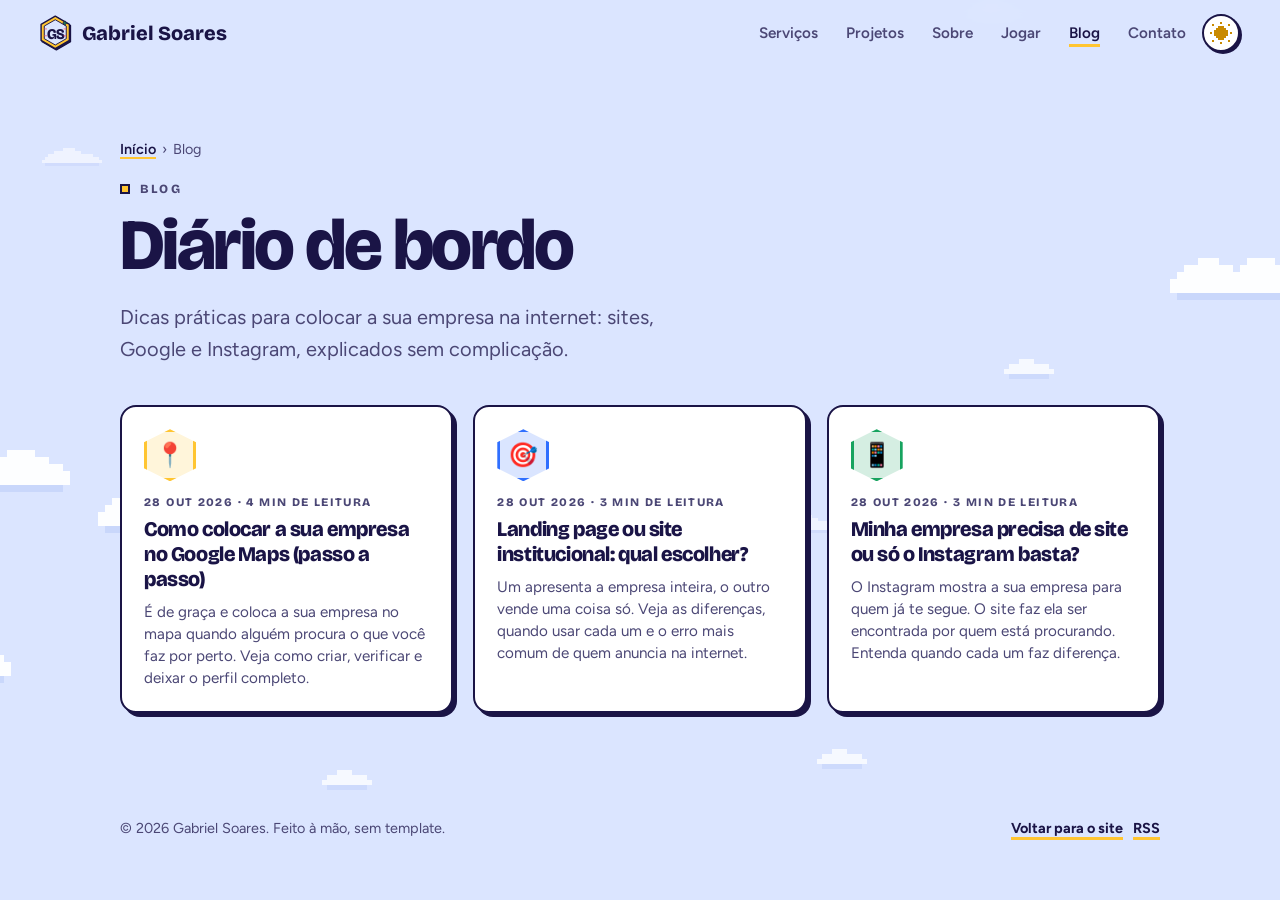
==== commit 785865ce: "Adiciona o projeto MeuDisc e fotos do CursoFlix As fotos dos projetos agora só aparecem na janela do" ====
--- a/blog/index.html
+++ b/blog/index.html
@@ -87,7 +87,7 @@
   <link rel="apple-touch-icon" href="../logo/favicon.png">
   <link rel="preload" href="../fontes/bricolage-grotesque.woff2" as="font" type="font/woff2" crossorigin>
   <link rel="preload" href="../fontes/figtree.woff2" as="font" type="font/woff2" crossorigin>
-  <link rel="stylesheet" href="../style.css?v=2026-10-28-volume">
+  <link rel="stylesheet" href="../style.css?v=2026-10-29-meudisc">
   <script>try { var t = localStorage.getItem("gs-tema"); if (t) document.documentElement.dataset.tema = t; } catch (e) {}</script>
 </head>
 <body class="pagina-blog">
@@ -166,7 +166,7 @@
 
   <div class="toasts" id="toasts" aria-live="polite" popover="manual"></div>
 
-  <script src="../ceu.js?v=2026-10-28-volume"></script>
-  <script src="../blog.js?v=2026-10-28-volume"></script>
+  <script src="../ceu.js?v=2026-10-29-meudisc"></script>
+  <script src="../blog.js?v=2026-10-29-meudisc"></script>
 </body>
 </html>
--- a/style.css
+++ b/style.css
@@ -207,9 +207,111 @@
 .som:hover { transform: translate(-1px, -1px); box-shadow: 3px 3px 0 var(--contorno); }
 .som:active { transform: translate(2px, 2px); box-shadow: 0 0 0 var(--contorno); }
 .som svg { width: 20px; height: 20px; fill: currentColor; }
-.som[aria-pressed="true"] { background: var(--moeda); color: #1a1446; }
-.som[aria-pressed="true"] .som-desligado,
-.som[aria-pressed="false"] .som-ligado { display: none; }
+/* data-ligado: algum som (efeitos ou música) está ligado */
+#som[data-ligado="true"] { background: var(--moeda); color: #1a1446; }
+#som[data-ligado="true"] .som-desligado,
+#som[data-ligado="false"] .som-ligado { display: none; }
+
+/* Menu do alto-falante (quando o site tem música): uma chave para os efeitos, outra para a música */
+.menu-som {
+  position: fixed;
+  inset: auto; /* o script coloca o menu logo abaixo do alto-falante */
+  margin: 0;
+  padding: 6px;
+  background: var(--papel);
+  color: var(--tinta);
+  border: 2px solid var(--contorno);
+  border-radius: 14px;
+  box-shadow: var(--sombra);
+}
+.menu-som-item {
+  display: flex;
+  align-items: center;
+  justify-content: space-between;
+  gap: 20px;
+  width: 100%;
+  padding: 10px 12px;
+  border: 0;
+  border-radius: 10px;
+  background: none;
+  color: inherit;
+  font: 600 0.95rem/1.2 var(--fonte-texto);
+  white-space: nowrap;
+}
+.menu-som-item:hover { background: color-mix(in srgb, var(--moeda) 20%, transparent); }
+/* Chave liga/desliga de pixel: quadradinho que anda para a direita e fica verde */
+.menu-som-item i {
+  position: relative;
+  flex: none;
+  width: 38px;
+  height: 22px;
+  background: color-mix(in srgb, var(--tinta) 14%, var(--papel));
+  border: 2px solid var(--contorno);
+  border-radius: 4px;
+}
+.menu-som-item i::after {
+  content: "";
+  position: absolute;
+  top: 3px;
+  left: 3px;
+  width: 12px;
+  height: 12px;
+  background: var(--contorno);
+  transition: transform 0.12s steps(3);
+}
+.menu-som-item[aria-checked="true"] i { background: var(--grama); }
+.menu-som-item[aria-checked="true"] i::after { background: #ffffff; transform: translateX(16px); }
+/* Baixando a música: a chave pisca */
+.menu-som-item[aria-busy="true"] i { animation: luz 0.6s steps(2) infinite; }
+
+/* Volume da música: barra de pixel que enche de verde (--nivel vem do script), com um bloquinho de moeda para arrastar */
+.menu-som-volume {
+  display: grid;
+  gap: 4px;
+  padding: 4px 12px 10px;
+  color: var(--tinta-suave);
+  font: 600 0.85rem/1.2 var(--fonte-texto);
+}
+.menu-som-volume input {
+  width: 100%;
+  height: 24px;
+  margin: 0;
+  background: none;
+  cursor: var(--cursor-clique);
+  -webkit-appearance: none;
+  appearance: none;
+}
+.menu-som-volume input:disabled { opacity: 0.4; cursor: var(--cursor); }
+.menu-som-volume input::-webkit-slider-runnable-track {
+  height: 12px;
+  border: 2px solid var(--contorno);
+  border-radius: 3px;
+  background: linear-gradient(to right, var(--grama) var(--nivel, 50%), color-mix(in srgb, var(--tinta) 14%, var(--papel)) var(--nivel, 50%));
+}
+.menu-som-volume input::-webkit-slider-thumb {
+  width: 14px;
+  height: 22px;
+  margin-top: -7px;
+  background: var(--moeda);
+  border: 2px solid var(--contorno);
+  border-radius: 2px;
+  -webkit-appearance: none;
+  appearance: none;
+}
+.menu-som-volume input::-moz-range-track {
+  height: 8px;
+  border: 2px solid var(--contorno);
+  border-radius: 3px;
+  background: color-mix(in srgb, var(--tinta) 14%, var(--papel));
+}
+.menu-som-volume input::-moz-range-progress { height: 8px; background: var(--grama); }
+.menu-som-volume input::-moz-range-thumb {
+  width: 10px;
+  height: 18px;
+  background: var(--moeda);
+  border: 2px solid var(--contorno);
+  border-radius: 2px;
+}
 
 /* Dia/noite: sol dourado de dia, lua amarela à noite */
 .tema,
@@ -758,15 +860,6 @@
 
 .projeto-tipo { margin-top: 4px; font-size: 0.95rem; font-weight: 600; opacity: 0.75; }
 .projeto.destaque .projeto-tipo { color: var(--moeda); opacity: 1; }
-
-.projeto-capa {
-  width: 100%;
-  aspect-ratio: 16 / 9;
-  object-fit: cover;
-  object-position: top;
-  border: 2px solid var(--contorno);
-  border-radius: 10px;
-}
 
 .projeto-acoes { margin-top: auto; padding-top: 8px; }
 .projeto.destaque .botao { box-shadow: 4px 4px 0 var(--ceu); }
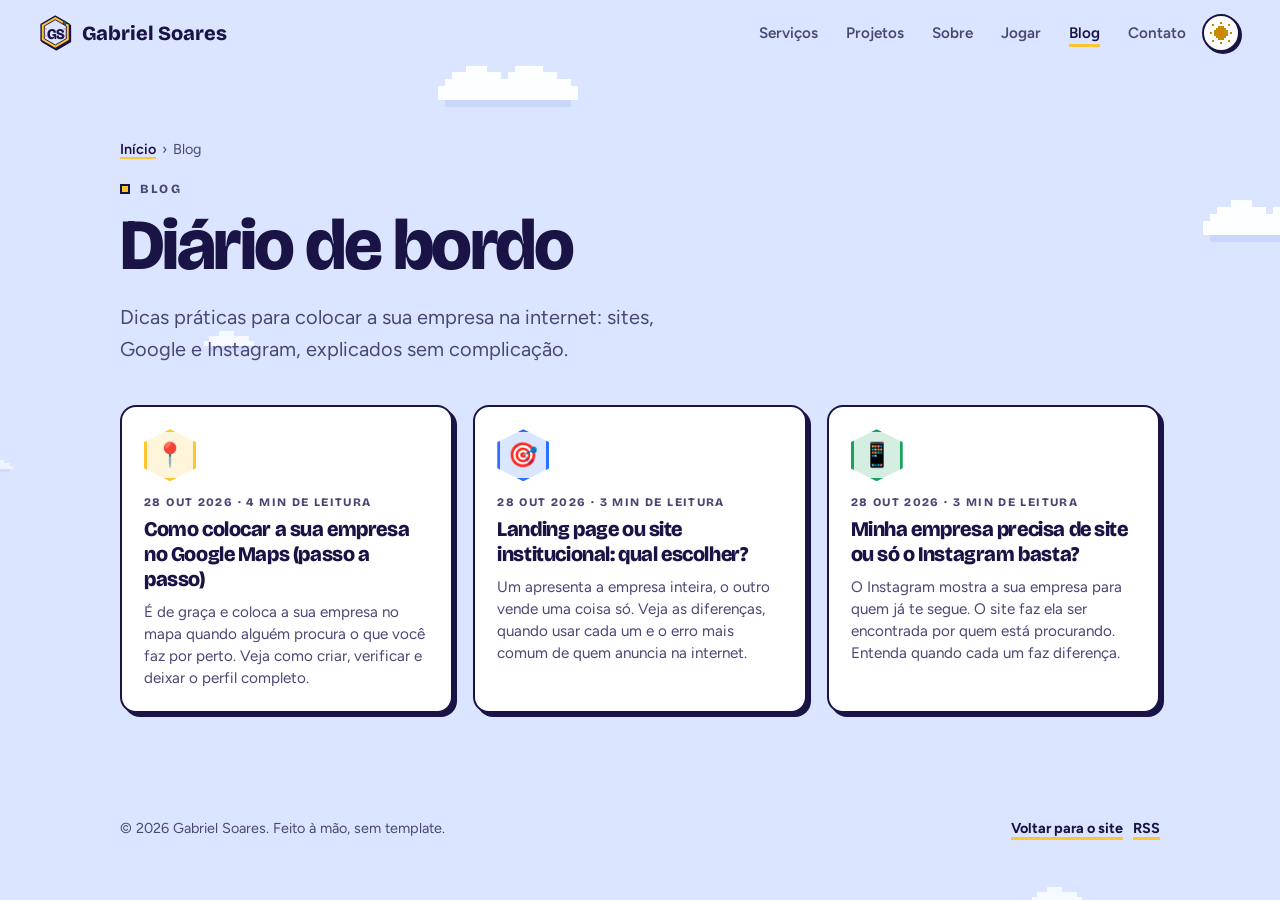
==== commit 91b4f805: "Tira o fundo amarelo que apagava o emoji do botão de like" ====
--- a/blog/index.html
+++ b/blog/index.html
@@ -87,7 +87,7 @@
   <link rel="apple-touch-icon" href="../logo/favicon.png">
   <link rel="preload" href="../fontes/bricolage-grotesque.woff2" as="font" type="font/woff2" crossorigin>
   <link rel="preload" href="../fontes/figtree.woff2" as="font" type="font/woff2" crossorigin>
-  <link rel="stylesheet" href="../style.css?v=2026-10-29-meudisc">
+  <link rel="stylesheet" href="../style.css?v=2026-10-29-like">
   <script>try { var t = localStorage.getItem("gs-tema"); if (t) document.documentElement.dataset.tema = t; } catch (e) {}</script>
 </head>
 <body class="pagina-blog">
@@ -166,7 +166,7 @@
 
   <div class="toasts" id="toasts" aria-live="polite" popover="manual"></div>
 
-  <script src="../ceu.js?v=2026-10-29-meudisc"></script>
-  <script src="../blog.js?v=2026-10-29-meudisc"></script>
+  <script src="../ceu.js?v=2026-10-29-like"></script>
+  <script src="../blog.js?v=2026-10-29-like"></script>
 </body>
 </html>
--- a/style.css
+++ b/style.css
@@ -1487,14 +1487,12 @@
 }
 .like:hover { transform: translate(-1px, -1px); box-shadow: 5px 5px 0 var(--contorno); }
 .like:active { transform: translate(3px, 3px); box-shadow: 1px 1px 0 var(--contorno); }
+/* Só o emoji, sem círculo atrás: um fundo amarelo apagava o 👍 */
 .like-icone {
   display: grid;
   place-items: center;
-  width: 30px;
   height: 30px;
-  border-radius: 50%;
-  background: var(--moeda);
-  font-size: 1rem;
+  font-size: 1.25rem;
 }
 .like.batida .like-icone { animation: like-batida 0.25s ease-out; }
 @keyframes like-batida { 50% { transform: scale(1.3) rotate(-12deg); } }
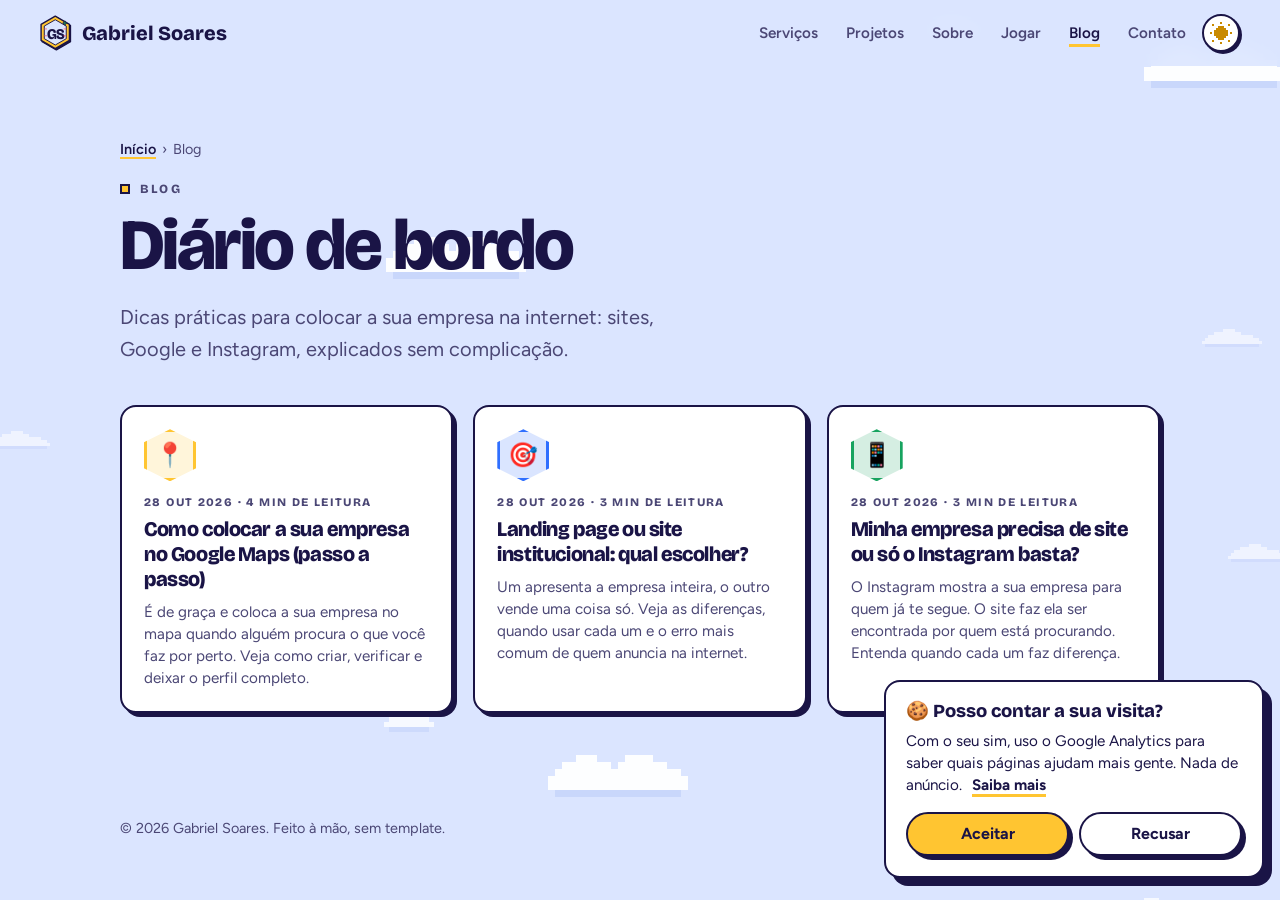
==== commit e7918ba9: "Adiciona aviso de cookies, Google Analytics e cliques no WhatsApp - medicao.js: o Google Analytics s" ====
--- a/blog/index.html
+++ b/blog/index.html
@@ -87,7 +87,7 @@
   <link rel="apple-touch-icon" href="../logo/favicon.png">
   <link rel="preload" href="../fontes/bricolage-grotesque.woff2" as="font" type="font/woff2" crossorigin>
   <link rel="preload" href="../fontes/figtree.woff2" as="font" type="font/woff2" crossorigin>
-  <link rel="stylesheet" href="../style.css?v=2026-10-29-like">
+  <link rel="stylesheet" href="../style.css?v=2026-10-29-cookies">
   <script>try { var t = localStorage.getItem("gs-tema"); if (t) document.documentElement.dataset.tema = t; } catch (e) {}</script>
 </head>
 <body class="pagina-blog">
@@ -161,12 +161,13 @@
 
   <footer class="rodape">
     <p>© 2026 Gabriel Soares. Feito à mão, sem template.</p>
-    <p><a class="botao-link" href="../">Voltar para o site</a> <a class="botao-link" href="../blog/feed.xml">RSS</a></p>
+    <p><a class="botao-link" href="../">Voltar para o site</a> <a class="botao-link" href="../blog/feed.xml">RSS</a> <a class="botao-link" href="../privacidade/">Privacidade</a></p>
   </footer>
 
   <div class="toasts" id="toasts" aria-live="polite" popover="manual"></div>
 
-  <script src="../ceu.js?v=2026-10-29-like"></script>
-  <script src="../blog.js?v=2026-10-29-like"></script>
+  <script src="../medicao.js?v=2026-10-29-cookies"></script>
+  <script src="../ceu.js?v=2026-10-29-cookies"></script>
+  <script src="../blog.js?v=2026-10-29-cookies"></script>
 </body>
 </html>
--- a/style.css
+++ b/style.css
@@ -1755,6 +1755,32 @@
 .post-compartilhar { display: flex; flex-wrap: wrap; align-items: center; gap: 6px 14px; margin-top: 22px; font-size: 0.95rem; color: var(--tinta-suave); }
 .post-compartilhar .botao-link { margin-left: 0; }
 
+/* ---------- Aviso de cookies (medicao.js) ---------- */
+/* Caixa de diálogo de jogo no canto da tela: não bloqueia a página e some depois da escolha */
+.aviso-cookies {
+  position: fixed;
+  right: 16px;
+  bottom: calc(var(--altura-progresso) + 12px);
+  z-index: 46; /* por cima do botão de like */
+  display: grid;
+  gap: 8px;
+  width: min(380px, calc(100vw - 32px));
+  padding: 18px 20px 20px;
+  background: var(--papel);
+  color: var(--tinta);
+  border: 2px solid var(--contorno);
+  border-radius: 16px;
+  box-shadow: var(--sombra-grande);
+  font-size: 0.95rem;
+  line-height: 1.45;
+  animation: modal-abre 0.25s ease-out;
+}
+.aviso-cookies[hidden] { display: none; }
+.aviso-cookies-titulo { font: 800 1.15rem/1.2 var(--fonte-titulo); }
+.aviso-cookies-estado { color: var(--tinta-suave); font-size: 0.85rem; }
+.aviso-cookies-acoes { display: flex; gap: 10px; margin-top: 8px; }
+.aviso-cookies-acoes .botao { flex: 1; justify-content: center; }
+
 /* ---------- Responsivo ---------- */
 @media (max-width: 1000px) {
   .so-largo { display: none; }
@@ -1798,6 +1824,7 @@
   .fase:not(:last-child)::after { left: 31px; top: 56px; }
   #jornada .moeda-escondida { left: 19px; }
   .terminal-botao { display: block; margin: 6px 0 0; }
+  .terminal-botao + .botao-link { margin-left: 0; } /* "Privacidade", alinhado embaixo do terminal */
   .stats dd { font-size: 1rem; }
   .pergunta summary { padding: 14px 16px; font-size: 1.02rem; }
   .pergunta-resposta { padding: 0 16px 16px; }
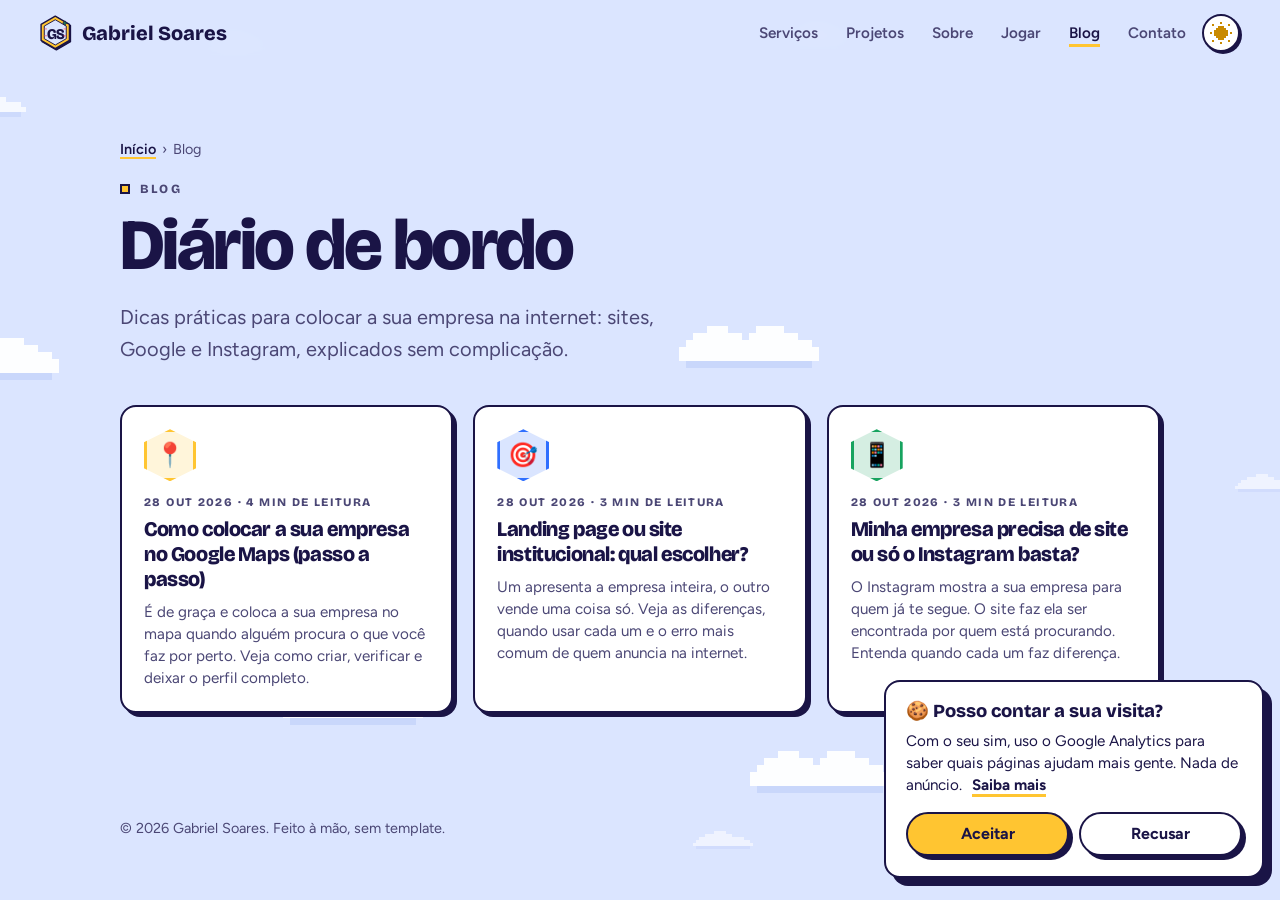
==== commit 43161d8c: "Mostra as fotos da galeria inteiras, sem cortar no celular" ====
--- a/blog/index.html
+++ b/blog/index.html
@@ -87,7 +87,7 @@
   <link rel="apple-touch-icon" href="../logo/favicon.png">
   <link rel="preload" href="../fontes/bricolage-grotesque.woff2" as="font" type="font/woff2" crossorigin>
   <link rel="preload" href="../fontes/figtree.woff2" as="font" type="font/woff2" crossorigin>
-  <link rel="stylesheet" href="../style.css?v=2026-10-29-cookies">
+  <link rel="stylesheet" href="../style.css?v=2026-10-31-galeria">
   <script>try { var t = localStorage.getItem("gs-tema"); if (t) document.documentElement.dataset.tema = t; } catch (e) {}</script>
 </head>
 <body class="pagina-blog">
@@ -166,8 +166,8 @@
 
   <div class="toasts" id="toasts" aria-live="polite" popover="manual"></div>
 
-  <script src="../medicao.js?v=2026-10-29-cookies"></script>
-  <script src="../ceu.js?v=2026-10-29-cookies"></script>
-  <script src="../blog.js?v=2026-10-29-cookies"></script>
+  <script src="../medicao.js?v=2026-10-31-galeria"></script>
+  <script src="../ceu.js?v=2026-10-31-galeria"></script>
+  <script src="../blog.js?v=2026-10-31-galeria"></script>
 </body>
 </html>
--- a/style.css
+++ b/style.css
@@ -905,16 +905,18 @@
   gap: 12px;
   overflow-x: auto;
   scroll-snap-type: x mandatory;
+  align-items: center; /* sem isso o flex estica a altura das fotos */
   margin: 0 0 24px;
   padding: 0 0 8px;
 }
 .modal-galeria:empty { display: none; }
+/* Limites de largura e altura, sem tamanho fixo: a foto encolhe inteira, sem cortar nem achatar */
 .modal-galeria img {
   flex: 0 0 auto;
   width: auto;
+  height: auto;
   max-width: 90%;
-  height: clamp(200px, 40vh, 340px);
-  object-fit: cover;
+  max-height: clamp(200px, 40vh, 340px);
   border: 2px solid var(--contorno);
   border-radius: 12px;
   scroll-snap-align: start;
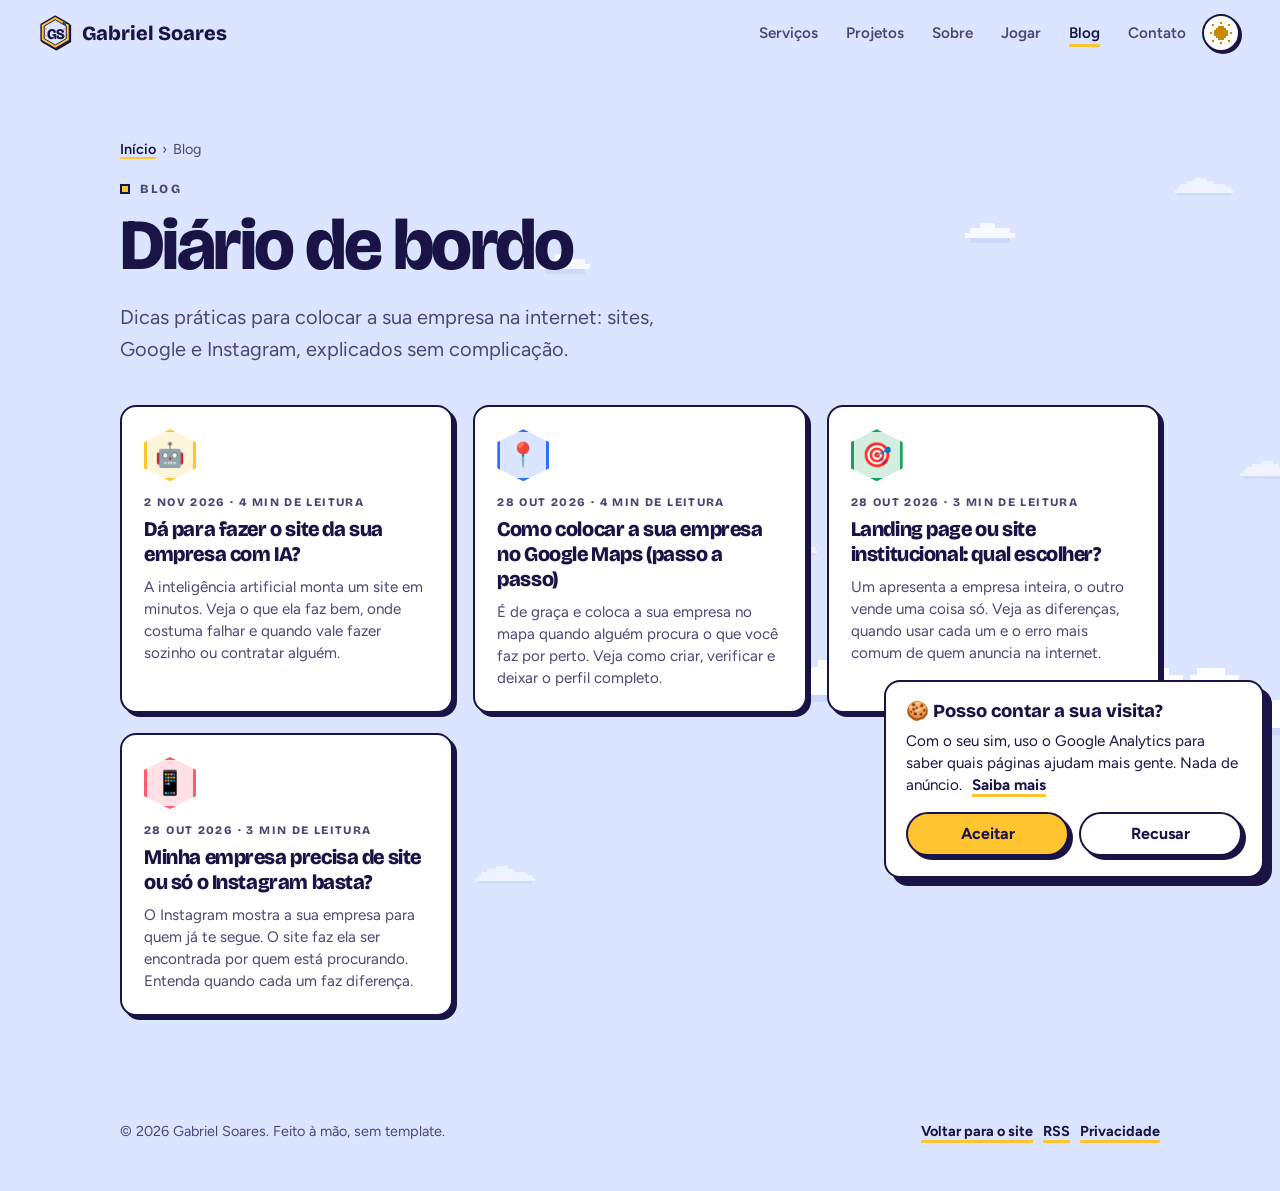
==== commit 7cd41991: "Publica o post sobre fazer o site da empresa com IA" ====
--- a/blog/index.html
+++ b/blog/index.html
@@ -18,10 +18,10 @@
   <meta property="og:url" content="https://gabrielsoares.me/blog/">
   <meta property="og:title" content="Blog: dicas de sites e Google para empresas | Gabriel Soares">
   <meta property="og:description" content="Dicas práticas para colocar a sua empresa na internet: sites, Google e Instagram, explicados sem complicação. Por Gabriel Soares, desenvolvedor em Balneário Piçarras, SC.">
-  <meta property="og:image" content="https://gabrielsoares.me/logo/gabriel-soares-lockup.png">
+  <meta property="og:image" content="https://gabrielsoares.me/logo/compartilhar.png">
   <meta property="og:image:width" content="1200">
-  <meta property="og:image:height" content="500">
-  <meta property="og:image:alt" content="Logo Gabriel Soares">
+  <meta property="og:image:height" content="630">
+  <meta property="og:image:alt" content="Gabriel Soares: sites, sistemas e apps para a sua empresa">
   <meta name="twitter:card" content="summary_large_image">
   <link rel="alternate" type="application/rss+xml" title="Diário de bordo | Gabriel Soares" href="https://gabrielsoares.me/blog/feed.xml">
 
@@ -43,6 +43,12 @@
         "url": "https://gabrielsoares.me/"
       },
       "blogPost": [
+        {
+          "@type": "BlogPosting",
+          "headline": "Dá para fazer o site da sua empresa com IA?",
+          "url": "https://gabrielsoares.me/blog/site-feito-com-ia/",
+          "datePublished": "2026-11-02"
+        },
         {
           "@type": "BlogPosting",
           "headline": "Como colocar a sua empresa no Google Maps (passo a passo)",
@@ -84,10 +90,10 @@
 }
   </script>
   <link rel="icon" type="image/png" sizes="48x48" href="../logo/favicon.png">
-  <link rel="apple-touch-icon" href="../logo/favicon.png">
+  <link rel="apple-touch-icon" href="../logo/apple-touch-icon.png">
   <link rel="preload" href="../fontes/bricolage-grotesque.woff2" as="font" type="font/woff2" crossorigin>
   <link rel="preload" href="../fontes/figtree.woff2" as="font" type="font/woff2" crossorigin>
-  <link rel="stylesheet" href="../style.css?v=2026-10-31-galeria">
+  <link rel="stylesheet" href="../style.css?v=2026-11-02-melhorias">
   <script>try { var t = localStorage.getItem("gs-tema"); if (t) document.documentElement.dataset.tema = t; } catch (e) {}</script>
 </head>
 <body class="pagina-blog">
@@ -132,6 +138,14 @@
     <section class="secao blog-lista" aria-label="Posts">
       <ul class="posts">
       <li class="post-card">
+        <span class="medalha" aria-hidden="true">🤖</span>
+        <div class="post-card-texto">
+          <p class="post-card-meta"><time datetime="2026-11-02">2 nov 2026</time> · 4 min de leitura</p>
+          <h2><a href="site-feito-com-ia/">Dá para fazer o site da sua empresa com IA?</a></h2>
+          <p>A inteligência artificial monta um site em minutos. Veja o que ela faz bem, onde costuma falhar e quando vale fazer sozinho ou contratar alguém.</p>
+        </div>
+      </li>
+      <li class="post-card">
         <span class="medalha" aria-hidden="true">📍</span>
         <div class="post-card-texto">
           <p class="post-card-meta"><time datetime="2026-10-28">28 out 2026</time> · 4 min de leitura</p>
@@ -166,8 +180,8 @@
 
   <div class="toasts" id="toasts" aria-live="polite" popover="manual"></div>
 
-  <script src="../medicao.js?v=2026-10-31-galeria"></script>
-  <script src="../ceu.js?v=2026-10-31-galeria"></script>
-  <script src="../blog.js?v=2026-10-31-galeria"></script>
+  <script src="../medicao.js?v=2026-11-02-melhorias"></script>
+  <script src="../ceu.js?v=2026-11-02-melhorias"></script>
+  <script src="../blog.js?v=2026-11-02-melhorias"></script>
 </body>
 </html>
--- a/style.css
+++ b/style.css
@@ -861,7 +861,8 @@
 .projeto-tipo { margin-top: 4px; font-size: 0.95rem; font-weight: 600; opacity: 0.75; }
 .projeto.destaque .projeto-tipo { color: var(--moeda); opacity: 1; }
 
-.projeto-acoes { margin-top: auto; padding-top: 8px; }
+.projeto-acoes { display: flex; flex-wrap: wrap; align-items: center; gap: 8px 14px; margin-top: auto; padding-top: 8px; }
+.projeto-telas { color: var(--tinta-suave); font-size: 0.9rem; font-weight: 600; }
 .projeto.destaque .botao { box-shadow: 4px 4px 0 var(--ceu); }
 
 /* ---------- Janela do projeto ---------- */
@@ -1785,6 +1786,11 @@
 
 /* ---------- Responsivo ---------- */
 @media (max-width: 1000px) {
+/* ---------- Página 404 (gerar-blog.js) ---------- */
+.fase-perdida { min-height: 55vh; }
+.fase-perdida-vidas { margin-bottom: 18px; font-size: 1.5rem; letter-spacing: 0.15em; }
+.fase-perdida .acoes { margin-top: 28px; }
+
   .so-largo { display: none; }
   .servicos { grid-template-columns: repeat(2, 1fr); }
   .etapas { grid-template-columns: repeat(2, 1fr); row-gap: 40px; }
